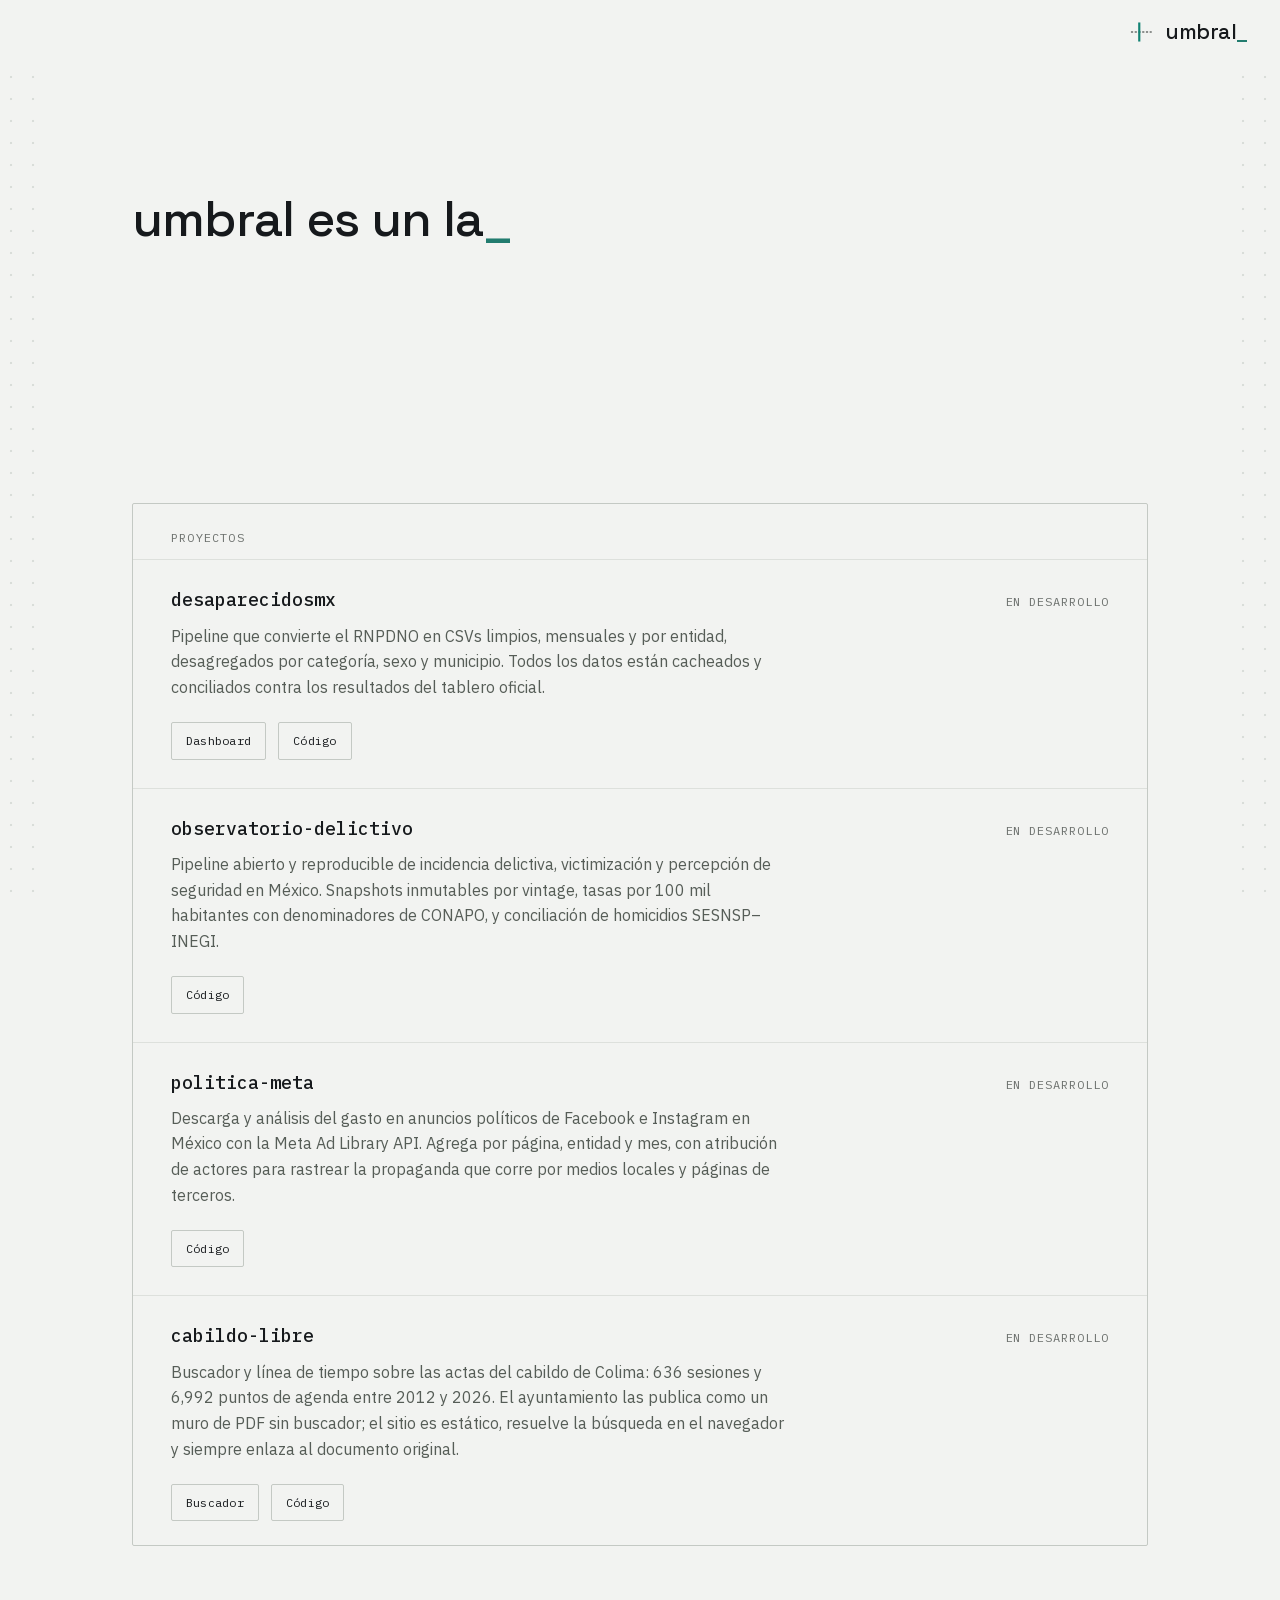
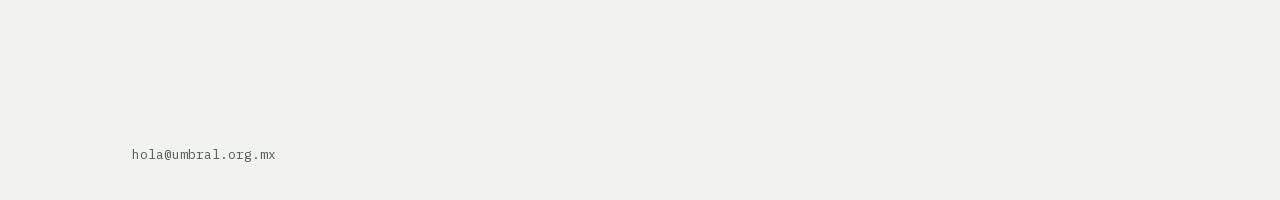
==== index.html @ b043153c "flatten projects into a monospace data panel - remove the accordion (js + button/panel markup); all " ====
<!DOCTYPE html>
<html lang="es">
<head>
  <meta charset="utf-8">
  <meta name="viewport" content="width=device-width, initial-scale=1">
  <title>umbral_</title>
  <meta name="description" content="Umbral es un laboratorio de tecnología cívica y datos abiertos.">
  <link rel="icon" type="image/svg+xml" href="/assets/umbral-isotype-light.svg">
  <link rel="stylesheet" href="/assets/fonts/fonts.css">
  <link rel="stylesheet" href="/assets/tokens.css">
  <link rel="stylesheet" href="/assets/home.css">
  <script>document.documentElement.className += ' js';</script>
</head>
<body>

<header class="site-header">
  <div class="header-bar">
    <a class="brand" href="/" aria-label="umbral_ — inicio">
      <img src="/assets/umbral-isotype-light.svg" alt="" width="26" height="26">
      <span class="wordmark">umbral<span class="u">_</span></span>
    </a>
  </div>
</header>

<div class="sheet">

<main>

  <section class="intro">
    <h1 class="intro-headline" aria-label="umbral es un laboratorio de tecnología cívica y datos abiertos">
      <span class="tw-sizer" aria-hidden="true">umbral es un laboratorio de tecnología cívica y datos abiertos</span>
      <span class="tw" aria-hidden="true">umbral es un laboratorio de tecnología cívica y datos abiertos</span>
    </h1>
  </section>

  <section class="proyectos-seccion" aria-labelledby="proyectos-titulo">
  <h2 class="proyectos-titulo" id="proyectos-titulo">proyectos</h2>

  <ul class="proyectos">

    <li class="proyecto">
      <div class="proyecto-cab">
        <h3 class="proyecto-nombre">desaparecidosmx</h3>
        <span class="proyecto-estado">En desarrollo</span>
      </div>
      <p class="desc">Pipeline que convierte el RNPDNO en CSVs limpios, mensuales y por entidad, desagregados por categoría, sexo y municipio. Todos los datos están cacheados y conciliados contra los resultados del tablero oficial.</p>
      <div class="links">
        <a class="btn" href="https://desaparecidosmx.streamlit.app/">Dashboard</a>
        <a class="btn" href="https://github.com/jballesterosc/desaparecidosmx">Código</a>
      </div>
    </li>

    <li class="proyecto">
      <div class="proyecto-cab">
        <h3 class="proyecto-nombre">observatorio-delictivo</h3>
        <span class="proyecto-estado">En desarrollo</span>
      </div>
      <p class="desc">Pipeline abierto y reproducible de incidencia delictiva, victimización y percepción de seguridad en México. Snapshots inmutables por vintage, tasas por 100 mil habitantes con denominadores de CONAPO, y conciliación de homicidios SESNSP–INEGI.</p>
      <div class="links">
        <a class="btn" href="https://github.com/jballesterosc/observatorio-delictivo-mx">Código</a>
      </div>
    </li>

    <li class="proyecto">
      <div class="proyecto-cab">
        <h3 class="proyecto-nombre">politica-meta</h3>
        <span class="proyecto-estado">En desarrollo</span>
      </div>
      <p class="desc">Descarga y análisis del gasto en anuncios políticos de Facebook e Instagram en México con la Meta Ad Library API. Agrega por página, entidad y mes, con atribución de actores para rastrear la propaganda que corre por medios locales y páginas de terceros.</p>
      <div class="links">
        <a class="btn" href="https://github.com/umbralmx/politica-meta">Código</a>
      </div>
    </li>

    <li class="proyecto">
      <div class="proyecto-cab">
        <h3 class="proyecto-nombre">cabildo-libre</h3>
        <span class="proyecto-estado">En desarrollo</span>
      </div>
      <p class="desc">Buscador y línea de tiempo sobre las actas del cabildo de Colima: 636 sesiones y 6,992 puntos de agenda entre 2012 y 2026. El ayuntamiento las publica como un muro de PDF sin buscador; el sitio es estático, resuelve la búsqueda en el navegador y siempre enlaza al documento original.</p>
      <div class="links">
        <a class="btn" href="https://umbralmx.github.io/cabildo-libre/">Buscador</a>
        <a class="btn" href="https://github.com/umbralmx/cabildo-libre">Código</a>
      </div>
    </li>

  </ul>
  </section>

</main>

<footer class="site-footer">
  <div class="wrap">
    <a href="mailto:hola@umbral.org.mx">hola@umbral.org.mx</a>
  </div>
</footer>

</div>

<script src="/assets/home.js" defer></script>
</body>
</html>
---- assets/fonts/fonts.css ----
/*
fonts.css — GENERATED from build/fonts.mjs. Do not edit.

Self-hosted subsets (UMB-TYP-005). Never replace these with a CDN link: a data
product must work offline and in government networks, and must not leak reader
IPs to a third party.

Space Grotesk and IBM Plex are licensed under the SIL Open Font License —
see OFL-Space-Grotesk.txt and OFL-IBM-Plex.txt in this directory.

Umbral design system · https://github.com/umbralmx/umbral-style-guide
*/


@font-face {
  font-family: 'Space Grotesk';
  font-style: normal;
  font-weight: 500 600;
  font-display: swap;
  src: url('space-grotesk-latin.woff2') format('woff2');
  unicode-range: U+0000-00FF, U+0131, U+0152-0153, U+02BB-02BC, U+02C6, U+02DA, U+02DC, U+0304, U+0308, U+0329, U+2000-206F, U+20AC, U+2122, U+2191, U+2193, U+2212, U+2215, U+FEFF, U+FFFD;
}

@font-face {
  font-family: 'Space Grotesk';
  font-style: normal;
  font-weight: 500 600;
  font-display: swap;
  src: url('space-grotesk-latin-ext.woff2') format('woff2');
  unicode-range: U+0100-02BA, U+02BD-02C5, U+02C7-02CC, U+02CE-02D7, U+02DD-02FF, U+0304, U+0308, U+0329, U+1D00-1DBF, U+1E00-1E9F, U+1EF2-1EFF, U+2020, U+20A0-20AB, U+20AD-20C0, U+2113, U+2C60-2C7F, U+A720-A7FF;
}

@font-face {
  font-family: 'IBM Plex Sans';
  font-style: normal;
  font-weight: 400 600;
  font-display: swap;
  src: url('ibm-plex-sans-latin.woff2') format('woff2');
  unicode-range: U+0000-00FF, U+0131, U+0152-0153, U+02BB-02BC, U+02C6, U+02DA, U+02DC, U+0304, U+0308, U+0329, U+2000-206F, U+20AC, U+2122, U+2191, U+2193, U+2212, U+2215, U+FEFF, U+FFFD;
}

@font-face {
  font-family: 'IBM Plex Sans';
  font-style: normal;
  font-weight: 400 600;
  font-display: swap;
  src: url('ibm-plex-sans-latin-ext.woff2') format('woff2');
  unicode-range: U+0100-02BA, U+02BD-02C5, U+02C7-02CC, U+02CE-02D7, U+02DD-02FF, U+0304, U+0308, U+0329, U+1D00-1DBF, U+1E00-1E9F, U+1EF2-1EFF, U+2020, U+20A0-20AB, U+20AD-20C0, U+2113, U+2C60-2C7F, U+A720-A7FF;
}

@font-face {
  font-family: 'IBM Plex Mono';
  font-style: normal;
  font-weight: 400;
  font-display: swap;
  src: url('ibm-plex-mono-400-latin.woff2') format('woff2');
  unicode-range: U+0000-00FF, U+0131, U+0152-0153, U+02BB-02BC, U+02C6, U+02DA, U+02DC, U+0304, U+0308, U+0329, U+2000-206F, U+20AC, U+2122, U+2191, U+2193, U+2212, U+2215, U+FEFF, U+FFFD;
}

@font-face {
  font-family: 'IBM Plex Mono';
  font-style: normal;
  font-weight: 500;
  font-display: swap;
  src: url('ibm-plex-mono-500-latin.woff2') format('woff2');
  unicode-range: U+0000-00FF, U+0131, U+0152-0153, U+02BB-02BC, U+02C6, U+02DA, U+02DC, U+0304, U+0308, U+0329, U+2000-206F, U+20AC, U+2122, U+2191, U+2193, U+2212, U+2215, U+FEFF, U+FFFD;
}

@font-face {
  font-family: 'IBM Plex Mono';
  font-style: normal;
  font-weight: 400;
  font-display: swap;
  src: url('ibm-plex-mono-400-latin-ext.woff2') format('woff2');
  unicode-range: U+0100-02BA, U+02BD-02C5, U+02C7-02CC, U+02CE-02D7, U+02DD-02FF, U+0304, U+0308, U+0329, U+1D00-1DBF, U+1E00-1E9F, U+1EF2-1EFF, U+2020, U+20A0-20AB, U+20AD-20C0, U+2113, U+2C60-2C7F, U+A720-A7FF;
}

@font-face {
  font-family: 'IBM Plex Mono';
  font-style: normal;
  font-weight: 500;
  font-display: swap;
  src: url('ibm-plex-mono-500-latin-ext.woff2') format('woff2');
  unicode-range: U+0100-02BA, U+02BD-02C5, U+02C7-02CC, U+02CE-02D7, U+02DD-02FF, U+0304, U+0308, U+0329, U+1D00-1DBF, U+1E00-1E9F, U+1EF2-1EFF, U+2020, U+20A0-20AB, U+20AD-20C0, U+2113, U+2C60-2C7F, U+A720-A7FF;
}
---- assets/tokens.css ----
/*
tokens.css — GENERATED from tokens/src/. Do not edit.
Umbral design system · https://github.com/umbralmx/umbral-style-guide
Code MIT · content CC BY 4.0
*/

:root {
  /* ── modo laboratorio (light) — DEFAULT ── */
  --u-base: #f2f3f1;
  --u-panel: #fafaf8;
  --u-ink: #16191c;
  --u-muted: #565d57;
  --u-caption: #6c706d;
  --u-border: #dde0dc;
  --u-gridline: #e6e8e4;
  --u-baseline: #c4c9c4;
  --u-signal: #128273;
  --u-signal-text: #227c6f;
  --u-model: #5a63d8;
  --u-model-text: #5962d7;
  --u-alert: #c8503f;
  --u-alert-text: #be4737;
  --u-series-4: #902a00;
  --u-series-5: #6331a0;
  --u-missing: #e3e5e1;

  --u-ramp-seq-signal-0: #eaf5f2;
  --u-ramp-seq-signal-1: #c1d9d4;
  --u-ramp-seq-signal-2: #98bfb6;
  --u-ramp-seq-signal-3: #6fa59a;
  --u-ramp-seq-signal-4: #448b7e;
  --u-ramp-seq-signal-5: #007264;
  --u-ramp-seq-signal-6: #00544a;
  --u-ramp-seq-model-0: #eff1fc;
  --u-ramp-seq-model-1: #cbd2ef;
  --u-ramp-seq-model-2: #a8b2e2;
  --u-ramp-seq-model-3: #8793d4;
  --u-ramp-seq-model-4: #6874c5;
  --u-ramp-seq-model-5: #4c54b6;
  --u-ramp-seq-model-6: #3431a5;
  --u-ramp-div-0: #942316;
  --u-ramp-div-1: #b05b4d;
  --u-ramp-div-2: #ca8c81;
  --u-ramp-div-3: #e0bdb6;
  --u-ramp-div-4: #f4efee;
  --u-ramp-div-5: #b2cdc7;
  --u-ramp-div-6: #79a99f;
  --u-ramp-div-7: #3c8679;
  --u-ramp-div-8: #006155;

  /* ── type, space, layout — identical in both modes ── */
  --u-font-display: 'Space Grotesk', system-ui, sans-serif;
  --u-font-body: 'IBM Plex Sans', system-ui, sans-serif;
  --u-font-mono: 'IBM Plex Mono', ui-monospace, monospace;
  --u-weight-display: 500;
  --u-weight-display-strong: 600;
  --u-weight-body: 400;
  --u-weight-body-medium: 500;
  --u-weight-body-strong: 600;
  --u-weight-mono: 400;
  --u-weight-mono-medium: 500;
  --u-tracking-display: -0.02em;
  --u-tracking-display-tight: -0.03em;
  --u-tracking-body: 0em;
  --u-size-h1: 44px;
  --u-size-h2: 28px;
  --u-size-h3: 22px;
  --u-size-chart-title: 22px;
  --u-size-body: 17px;
  --u-size-body-small: 15px;
  --u-size-label: 13px;
  --u-size-axis: 12px;
  --u-size-source: 12px;
  --u-space-0: 0px;
  --u-space-1: 8px;
  --u-space-2: 16px;
  --u-space-3: 24px;
  --u-space-4: 32px;
  --u-space-5: 40px;
  --u-space-6: 48px;
  --u-space-8: 64px;
  --u-space-10: 80px;
  --u-rule: 1px;
  --u-rule-strong: 2px;
  --u-radius: 0px;
  --u-radius-max: 2px;
  --u-measure: 65ch;
  --u-touch-target: 44px;
  --u-opacity-uncertainty: 0.15;
}

[data-mode="instrumento"], .u-dark {
  /* ── modo instrumento (dark) ── */
  --u-base: #101418;
  --u-panel: #171c22;
  --u-ink: #edf1f4;
  --u-muted: #8b95a0;
  --u-caption: #7a848f;
  --u-border: #2a3138;
  --u-gridline: #232a31;
  --u-baseline: #3a434c;
  --u-signal: #5fd4c4;
  --u-signal-text: #5fd4c4;
  --u-model: #8b93f8;
  --u-model-text: #8b93f8;
  --u-alert: #e26a5a;
  --u-alert-text: #e26a5a;
  --u-series-4: #ffce2c;
  --u-series-5: #b454b3;
  --u-missing: #1d242b;

  --u-ramp-seq-signal-0: #152220;
  --u-ramp-seq-signal-1: #233f3a;
  --u-ramp-seq-signal-2: #325f57;
  --u-ramp-seq-signal-3: #428075;
  --u-ramp-seq-signal-4: #51a395;
  --u-ramp-seq-signal-5: #62c7b6;
  --u-ramp-seq-signal-6: #72edd8;
  --u-ramp-seq-model-0: #1c1f29;
  --u-ramp-seq-model-1: #33374f;
  --u-ramp-seq-model-2: #4a5178;
  --u-ramp-seq-model-3: #646da3;
  --u-ramp-seq-model-4: #7e8ad1;
  --u-ramp-seq-model-5: #9aa9ff;
  --u-ramp-seq-model-6: #c4ceff;
  --u-ramp-div-0: #bc4b3a;
  --u-ramp-div-1: #984538;
  --u-ramp-div-2: #753e34;
  --u-ramp-div-3: #543530;
  --u-ramp-div-4: #332c2b;
  --u-ramp-div-5: #39554f;
  --u-ramp-div-6: #477d73;
  --u-ramp-div-7: #54a899;
  --u-ramp-div-8: #60d5c1;
}
---- assets/home.css ----
/* umbral_ — landing mínima. Todo el color viene de tokens.css; nunca un hex aquí. */

*, *::before, *::after { box-sizing: border-box; }

:root {
  --u-header-h: 64px;
  --u-edge: 32px;
}

html { -webkit-text-size-adjust: 100%; }

body {
  margin: 0;
  min-height: 100vh;
  display: flex;
  flex-direction: column;
  background: var(--u-base);
  color: var(--u-ink);
  font-family: var(--u-font-body);
  font-size: 17px;
  line-height: 1.6;
  -webkit-font-smoothing: antialiased;
}

a { color: var(--u-ink); text-decoration: none; }
a:focus-visible,
button:focus-visible {
  outline: 2px solid var(--u-signal);
  outline-offset: 3px;
}

/* ── Rejilla de puntos ─────────────────────────────────
   Capa fija a nivel de página, sin animación. Vive en los márgenes
   exteriores: el header (ancho completo) y la hoja central (.sheet) la
   tapan con fondo base, dejando un margen limpio alrededor del texto.
   Solo asoma en pantallas más anchas que la hoja; en móvil no hay
   márgenes que llenar y no se ve. Color de rejilla de gráfica (§6). */
body::before {
  content: "";
  position: fixed;
  inset: 0;
  z-index: 0;
  pointer-events: none;
  background-image: radial-gradient(var(--u-baseline) 1px, transparent 1.6px);
  background-size: 22px 22px;
  opacity: 0.55;
}

/* Hoja central: sostiene el contenido sobre fondo base y recorta la
   rejilla al centro. El header va aparte, a ancho completo. */
.sheet {
  position: relative;
  z-index: 1;
  flex: 1 0 auto;
  align-self: center;
  width: 100%;
  max-width: 1200px;
  display: flex;
  flex-direction: column;
  background: var(--u-base);
}

/* ── Header: marca a la derecha, sin navegación, sin regla ── */

.site-header {
  position: sticky;
  top: 0;
  z-index: 100;
  background: var(--u-base);
}
.header-bar {
  display: flex;
  align-items: center;
  justify-content: flex-end;
  min-height: var(--u-header-h);
  padding: 0 var(--u-edge);
}
.brand {
  display: flex;
  align-items: center;
  gap: 12px;
}
.brand img {
  display: block;
  height: 26px;
  width: auto;
}
.wordmark {
  font-family: var(--u-font-display);
  font-weight: var(--u-weight-display);
  letter-spacing: var(--u-tracking-display);
  font-size: 21px;
  color: var(--u-ink);
}
.wordmark .u { color: var(--u-signal-text); }

/* ── Contenido ── */

main {
  flex: 1 0 auto;
  width: 100%;
  max-width: 1080px;
  margin: 0 auto;
  padding: 0 var(--u-edge);
}

.intro {
  padding: clamp(72px, 14vh, 156px) 0 clamp(48px, 9vh, 104px);
}

/* ── Titular con efecto de tecleo ──────────────────────
   .tw-sizer reserva la caja a tamaño completo (visible sin JS); .tw se teclea
   encima. El cursor es un guion bajo, como el de la marca. */

.intro-headline {
  position: relative;
  margin: 0;
  max-width: 17ch;
  font-family: var(--u-font-display);
  font-weight: var(--u-weight-display);
  letter-spacing: var(--u-tracking-display);
  font-size: clamp(30px, 5vw, 50px);
  line-height: 1.16;
}
.tw-sizer { display: block; }
.js .tw-sizer { visibility: hidden; }

.tw { display: none; }
.js .tw {
  display: block;
  position: absolute;
  inset: 0;
}
.tw-caret {
  display: inline-block;
  margin-left: 0.02em;
  transform: translateX(-0.05em);
  color: var(--u-signal-text);
  animation: tw-blink 1.05s steps(1, end) infinite;
}
.intro-headline.is-typing .tw-caret { animation: none; opacity: 1; }
@keyframes tw-blink {
  0%, 50% { opacity: 1; }
  50.01%, 100% { opacity: 0; }
}

/* ── Sección de proyectos ──────────────────────────────
   Lista dentro de un recuadro de 1px (§7: las reglas de 1px hacen el
   trabajo estructural). Cada proyecto es una fila con regla superior;
   todo visible, sin desplegar. --fila-x iguala el relleno del recuadro
   para que las reglas y el hover lleguen al borde. */

.proyectos-seccion {
  --fila-x: clamp(20px, 3.4vw, 38px);
  border: var(--u-rule) solid var(--u-baseline);
  border-radius: var(--u-radius-max);
  padding: clamp(18px, 2.2vw, 24px) var(--fila-x);
}
.proyectos-titulo {
  margin: 0 0 clamp(6px, 1.2vw, 12px);
  font-family: var(--u-font-mono);
  font-weight: var(--u-weight-mono);
  font-size: 12px;
  text-transform: uppercase;
  letter-spacing: 0.1em;
  color: var(--u-caption);
}

.proyectos {
  list-style: none;
  margin: 0;
  padding: 0;
}
.proyecto {
  margin: 0 calc(-1 * var(--fila-x));
  padding: clamp(20px, 3vw, 28px) var(--fila-x);
  border-top: var(--u-rule) solid var(--u-border);
  transition: background-color .15s ease;
}
.proyecto:last-child { padding-bottom: 0; }
.proyecto:hover { background-color: var(--u-panel); }

/* Cabecera de fila: slug a la izquierda, estado a la derecha. */
.proyecto-cab {
  display: flex;
  flex-wrap: wrap;
  align-items: baseline;
  justify-content: space-between;
  gap: 4px 16px;
}
.proyecto-nombre {
  margin: 0;
  font-family: var(--u-font-mono);
  font-weight: var(--u-weight-mono-medium);
  font-size: clamp(15px, 1.7vw, 18px);
  line-height: 1.3;
  color: var(--u-ink);
}
.proyecto-estado {
  flex: none;
  font-family: var(--u-font-mono);
  font-size: 12px;
  text-transform: uppercase;
  letter-spacing: 0.08em;
  color: var(--u-caption);
}
.proyecto .desc {
  margin: clamp(8px, 1.4vw, 12px) 0 0;
  max-width: 62ch;
  font-size: 16px;
  color: var(--u-muted);
}

.links {
  display: flex;
  flex-wrap: wrap;
  gap: 12px;
  margin-top: clamp(16px, 2.4vw, 22px);
}
.btn {
  display: inline-block;
  padding: 8px 14px;
  font-family: var(--u-font-mono);
  font-size: 12px;
  letter-spacing: 0.02em;
  color: var(--u-ink);
  border: var(--u-rule) solid var(--u-baseline);
  border-radius: var(--u-radius-max);
  transition: border-color .18s ease, color .18s ease;
}
.btn:hover {
  border-color: var(--u-signal);
  color: var(--u-signal-text);
}

/* ── Footer ── */

.site-footer {
  flex: none;
  margin-top: clamp(96px, 18vh, 176px);
}
.site-footer .wrap {
  max-width: 1080px;
  margin: 0 auto;
  padding: 32px var(--u-edge);
}
.site-footer a {
  font-family: var(--u-font-mono);
  font-size: 13px;
  color: var(--u-muted);
}
.site-footer a:hover { color: var(--u-ink); }

/* ── Preferencias / responsive ── */

@media (prefers-reduced-motion: reduce) {
  .proyecto,
  .btn { transition: none; }

  .tw-caret { animation: none; opacity: 1; }
}

@media (max-width: 720px) {
  :root { --u-header-h: 56px; --u-edge: 20px; }
}
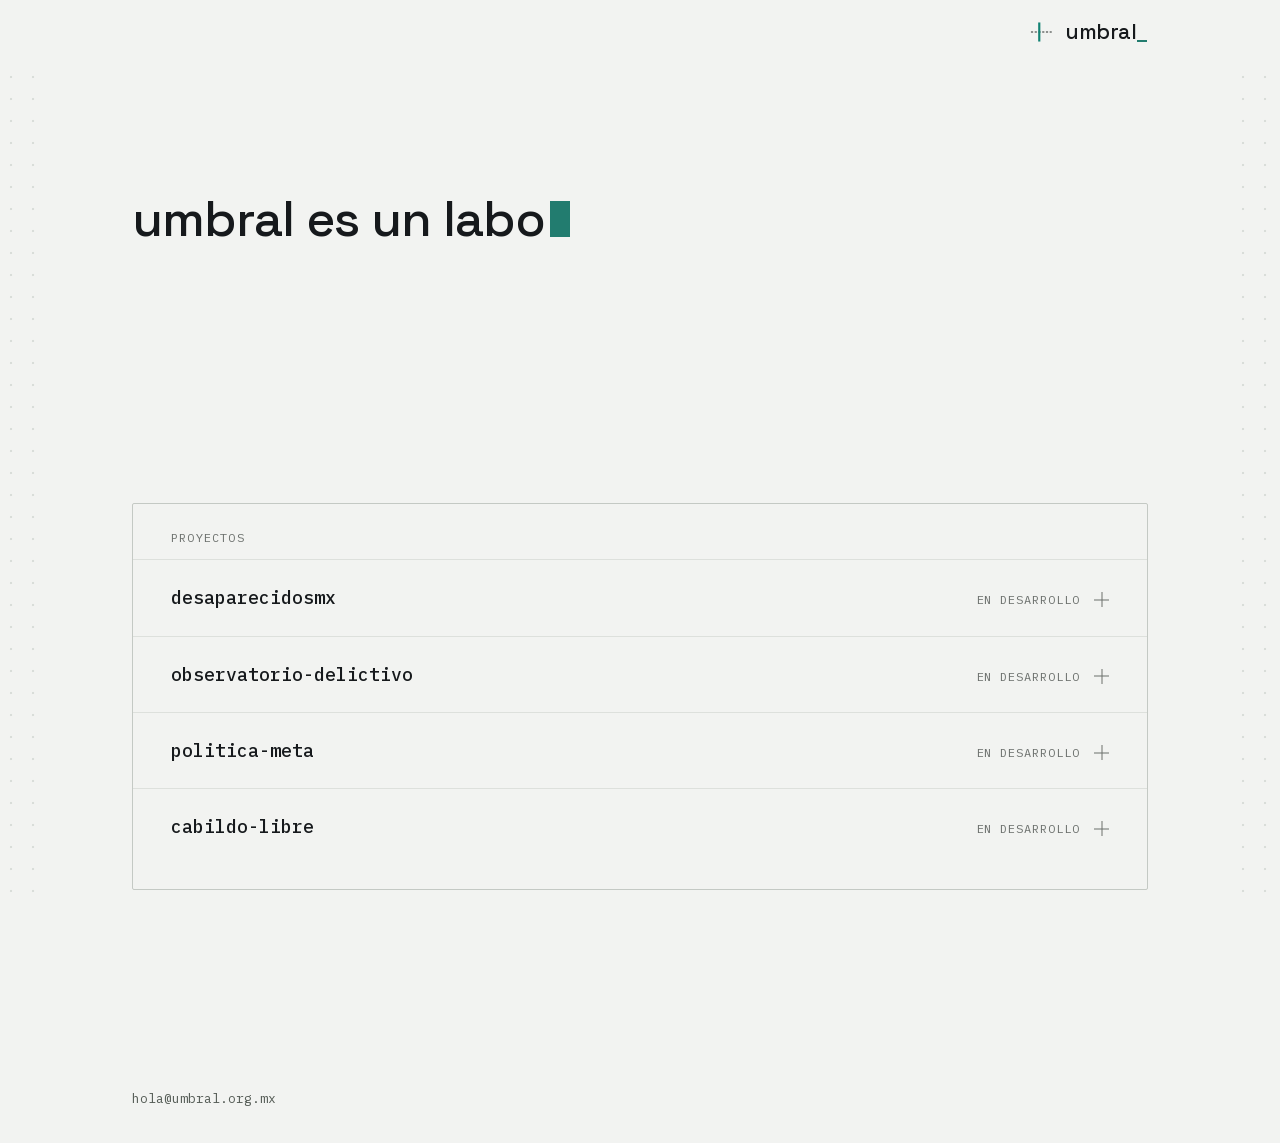
==== commit c929d542: "block-cursor typewriter, centered header, projects accordion - headline types letter by letter: each" ====
--- a/index.html
+++ b/index.html
@@ -39,48 +39,92 @@
   <ul class="proyectos">
 
     <li class="proyecto">
-      <div class="proyecto-cab">
-        <h3 class="proyecto-nombre">desaparecidosmx</h3>
-        <span class="proyecto-estado">En desarrollo</span>
-      </div>
-      <p class="desc">Pipeline que convierte el RNPDNO en CSVs limpios, mensuales y por entidad, desagregados por categoría, sexo y municipio. Todos los datos están cacheados y conciliados contra los resultados del tablero oficial.</p>
-      <div class="links">
-        <a class="btn" href="https://desaparecidosmx.streamlit.app/">Dashboard</a>
-        <a class="btn" href="https://github.com/jballesterosc/desaparecidosmx">Código</a>
+      <h3 class="proyecto-cab-h">
+        <button class="proyecto-cab" id="pt-desaparecidosmx" aria-expanded="false" aria-controls="pp-desaparecidosmx">
+          <span class="proyecto-nombre">desaparecidosmx</span>
+          <span class="proyecto-cab-meta">
+            <span class="proyecto-estado">En desarrollo</span>
+            <span class="proyecto-mas" aria-hidden="true"></span>
+          </span>
+        </button>
+      </h3>
+      <div class="proyecto-panel" id="pp-desaparecidosmx" role="region" aria-labelledby="pt-desaparecidosmx">
+        <div class="proyecto-panel-inner">
+          <div class="proyecto-cuerpo">
+            <p class="desc">Pipeline que convierte el RNPDNO en CSVs limpios, mensuales y por entidad, desagregados por categoría, sexo y municipio. Todos los datos están cacheados y conciliados contra los resultados del tablero oficial.</p>
+            <div class="links">
+              <a class="btn" href="https://desaparecidosmx.streamlit.app/">Dashboard</a>
+              <a class="btn" href="https://github.com/jballesterosc/desaparecidosmx">Código</a>
+            </div>
+          </div>
+        </div>
       </div>
     </li>
 
     <li class="proyecto">
-      <div class="proyecto-cab">
-        <h3 class="proyecto-nombre">observatorio-delictivo</h3>
-        <span class="proyecto-estado">En desarrollo</span>
-      </div>
-      <p class="desc">Pipeline abierto y reproducible de incidencia delictiva, victimización y percepción de seguridad en México. Snapshots inmutables por vintage, tasas por 100 mil habitantes con denominadores de CONAPO, y conciliación de homicidios SESNSP–INEGI.</p>
-      <div class="links">
-        <a class="btn" href="https://github.com/jballesterosc/observatorio-delictivo-mx">Código</a>
+      <h3 class="proyecto-cab-h">
+        <button class="proyecto-cab" id="pt-observatorio-delictivo" aria-expanded="false" aria-controls="pp-observatorio-delictivo">
+          <span class="proyecto-nombre">observatorio-delictivo</span>
+          <span class="proyecto-cab-meta">
+            <span class="proyecto-estado">En desarrollo</span>
+            <span class="proyecto-mas" aria-hidden="true"></span>
+          </span>
+        </button>
+      </h3>
+      <div class="proyecto-panel" id="pp-observatorio-delictivo" role="region" aria-labelledby="pt-observatorio-delictivo">
+        <div class="proyecto-panel-inner">
+          <div class="proyecto-cuerpo">
+            <p class="desc">Pipeline abierto y reproducible de incidencia delictiva, victimización y percepción de seguridad en México. Snapshots inmutables por vintage, tasas por 100 mil habitantes con denominadores de CONAPO, y conciliación de homicidios SESNSP–INEGI.</p>
+            <div class="links">
+              <a class="btn" href="https://github.com/jballesterosc/observatorio-delictivo-mx">Código</a>
+            </div>
+          </div>
+        </div>
       </div>
     </li>
 
     <li class="proyecto">
-      <div class="proyecto-cab">
-        <h3 class="proyecto-nombre">politica-meta</h3>
-        <span class="proyecto-estado">En desarrollo</span>
-      </div>
-      <p class="desc">Descarga y análisis del gasto en anuncios políticos de Facebook e Instagram en México con la Meta Ad Library API. Agrega por página, entidad y mes, con atribución de actores para rastrear la propaganda que corre por medios locales y páginas de terceros.</p>
-      <div class="links">
-        <a class="btn" href="https://github.com/umbralmx/politica-meta">Código</a>
+      <h3 class="proyecto-cab-h">
+        <button class="proyecto-cab" id="pt-politica-meta" aria-expanded="false" aria-controls="pp-politica-meta">
+          <span class="proyecto-nombre">politica-meta</span>
+          <span class="proyecto-cab-meta">
+            <span class="proyecto-estado">En desarrollo</span>
+            <span class="proyecto-mas" aria-hidden="true"></span>
+          </span>
+        </button>
+      </h3>
+      <div class="proyecto-panel" id="pp-politica-meta" role="region" aria-labelledby="pt-politica-meta">
+        <div class="proyecto-panel-inner">
+          <div class="proyecto-cuerpo">
+            <p class="desc">Descarga y análisis del gasto en anuncios políticos de Facebook e Instagram en México con la Meta Ad Library API. Agrega por página, entidad y mes, con atribución de actores para rastrear la propaganda que corre por medios locales y páginas de terceros.</p>
+            <div class="links">
+              <a class="btn" href="https://github.com/umbralmx/politica-meta">Código</a>
+            </div>
+          </div>
+        </div>
       </div>
     </li>
 
     <li class="proyecto">
-      <div class="proyecto-cab">
-        <h3 class="proyecto-nombre">cabildo-libre</h3>
-        <span class="proyecto-estado">En desarrollo</span>
-      </div>
-      <p class="desc">Buscador y línea de tiempo sobre las actas del cabildo de Colima: 636 sesiones y 6,992 puntos de agenda entre 2012 y 2026. El ayuntamiento las publica como un muro de PDF sin buscador; el sitio es estático, resuelve la búsqueda en el navegador y siempre enlaza al documento original.</p>
-      <div class="links">
-        <a class="btn" href="https://umbralmx.github.io/cabildo-libre/">Buscador</a>
-        <a class="btn" href="https://github.com/umbralmx/cabildo-libre">Código</a>
+      <h3 class="proyecto-cab-h">
+        <button class="proyecto-cab" id="pt-cabildo-libre" aria-expanded="false" aria-controls="pp-cabildo-libre">
+          <span class="proyecto-nombre">cabildo-libre</span>
+          <span class="proyecto-cab-meta">
+            <span class="proyecto-estado">En desarrollo</span>
+            <span class="proyecto-mas" aria-hidden="true"></span>
+          </span>
+        </button>
+      </h3>
+      <div class="proyecto-panel" id="pp-cabildo-libre" role="region" aria-labelledby="pt-cabildo-libre">
+        <div class="proyecto-panel-inner">
+          <div class="proyecto-cuerpo">
+            <p class="desc">Buscador y línea de tiempo sobre las actas del cabildo de Colima: 636 sesiones y 6,992 puntos de agenda entre 2012 y 2026. El ayuntamiento las publica como un muro de PDF sin buscador; el sitio es estático, resuelve la búsqueda en el navegador y siempre enlaza al documento original.</p>
+            <div class="links">
+              <a class="btn" href="https://umbralmx.github.io/cabildo-libre/">Buscador</a>
+              <a class="btn" href="https://github.com/umbralmx/cabildo-libre">Código</a>
+            </div>
+          </div>
+        </div>
       </div>
     </li>
 
--- a/assets/home.css
+++ b/assets/home.css
@@ -60,7 +60,9 @@
   background: var(--u-base);
 }
 
-/* ── Header: marca a la derecha, sin navegación, sin regla ── */
+/* ── Header: marca a la derecha, sin navegación, sin regla.
+   Fondo a ancho completo (tapa la rejilla arriba); la barra interior se
+   alinea con el contenido (mismo ancho que <main>). ── */
 
 .site-header {
   position: sticky;
@@ -73,6 +75,8 @@
   align-items: center;
   justify-content: flex-end;
   min-height: var(--u-header-h);
+  max-width: 1080px;
+  margin: 0 auto;
   padding: 0 var(--u-edge);
 }
 .brand {
@@ -110,7 +114,8 @@
 
 /* ── Titular con efecto de tecleo ──────────────────────
    .tw-sizer reserva la caja a tamaño completo (visible sin JS); .tw se teclea
-   encima. El cursor es un guion bajo, como el de la marca. */
+   encima, letra por letra. Cada letra entra en color signal y decanta a tinta
+   (una estela corta tras el cursor); el cursor es un bloque signal. */
 
 .intro-headline {
   position: relative;
@@ -131,11 +136,20 @@
   position: absolute;
   inset: 0;
 }
+.tw-char {
+  animation: tw-settle 0.55s ease forwards;
+}
+@keyframes tw-settle {
+  from { color: var(--u-signal); opacity: 0.3; }
+  to   { color: var(--u-ink); opacity: 1; }
+}
 .tw-caret {
   display: inline-block;
-  margin-left: 0.02em;
-  transform: translateX(-0.05em);
-  color: var(--u-signal-text);
+  width: 0.4em;
+  height: 0.72em;
+  margin-left: 0.1em;
+  transform: translateY(0.02em);
+  background: var(--u-signal-text);
   animation: tw-blink 1.05s steps(1, end) infinite;
 }
 .intro-headline.is-typing .tw-caret { animation: none; opacity: 1; }
@@ -146,9 +160,9 @@
 
 /* ── Sección de proyectos ──────────────────────────────
    Lista dentro de un recuadro de 1px (§7: las reglas de 1px hacen el
-   trabajo estructural). Cada proyecto es una fila con regla superior;
-   todo visible, sin desplegar. --fila-x iguala el relleno del recuadro
-   para que las reglas y el hover lleguen al borde. */
+   trabajo estructural). Cada proyecto es una fila-acordeón con regla
+   superior; al abrir, la fila se queda con fondo panel. --fila-x iguala
+   el relleno del recuadro para que reglas y fondo lleguen al borde. */
 
 .proyectos-seccion {
   --fila-x: clamp(20px, 3.4vw, 38px);
@@ -173,40 +187,111 @@
 }
 .proyecto {
   margin: 0 calc(-1 * var(--fila-x));
-  padding: clamp(20px, 3vw, 28px) var(--fila-x);
   border-top: var(--u-rule) solid var(--u-border);
-  transition: background-color .15s ease;
-}
-.proyecto:last-child { padding-bottom: 0; }
-.proyecto:hover { background-color: var(--u-panel); }
-
-/* Cabecera de fila: slug a la izquierda, estado a la derecha. */
+  transition: background-color .18s ease;
+}
+/* La fila abierta se queda con fondo panel: se ve cuál está abierta. */
+.proyecto:hover,
+.proyecto.abierto { background-color: var(--u-panel); }
+
+/* Cabecera-botón: slug a la izquierda, estado + indicador a la derecha.
+   Ocupa toda la fila; el relleno vive aquí para que sea zona de clic. */
+.proyecto-cab-h { margin: 0; font: inherit; }
 .proyecto-cab {
+  width: 100%;
+  padding: clamp(18px, 2.6vw, 26px) var(--fila-x);
   display: flex;
   flex-wrap: wrap;
   align-items: baseline;
   justify-content: space-between;
   gap: 4px 16px;
+  background: none;
+  border: 0;
+  font: inherit;
+  color: inherit;
+  text-align: left;
+  cursor: pointer;
 }
 .proyecto-nombre {
-  margin: 0;
   font-family: var(--u-font-mono);
   font-weight: var(--u-weight-mono-medium);
   font-size: clamp(15px, 1.7vw, 18px);
   line-height: 1.3;
   color: var(--u-ink);
+  transition: color .18s ease;
+}
+/* La fila abierta marca su slug en signal: se ve cuál está abierta. */
+.proyecto.abierto .proyecto-nombre { color: var(--u-signal-text); }
+.proyecto-cab-meta {
+  flex: none;
+  display: flex;
+  align-items: center;
+  gap: 14px;
 }
 .proyecto-estado {
-  flex: none;
   font-family: var(--u-font-mono);
   font-size: 12px;
   text-transform: uppercase;
   letter-spacing: 0.08em;
   color: var(--u-caption);
 }
+
+/* Indicador +/− dibujado con dos reglas de 1px (solo con JS). */
+.proyecto-mas { display: none; }
+.js .proyecto-mas {
+  display: block;
+  position: relative;
+  flex: none;
+  width: 15px;
+  height: 15px;
+}
+.proyecto-mas::before,
+.proyecto-mas::after {
+  content: "";
+  position: absolute;
+  background: var(--u-caption);
+  transition: transform .3s ease, background .18s ease;
+}
+.proyecto-mas::before {
+  top: 50%; left: 0; right: 0;
+  height: var(--u-rule);
+  transform: translateY(-50%);
+}
+.proyecto-mas::after {
+  left: 50%; top: 0; bottom: 0;
+  width: var(--u-rule);
+  transform: translateX(-50%);
+}
+.proyecto-cab:hover .proyecto-mas::before,
+.proyecto-cab:hover .proyecto-mas::after,
+.proyecto.abierto .proyecto-mas::before { background: var(--u-ink); }
+.proyecto.abierto .proyecto-mas::after { transform: translateX(-50%) scaleY(0); }
+
+/* Panel plegable. Sin JS: abierto. Con JS: colapsado y animable (0fr→1fr). */
+.proyecto-panel {
+  display: grid;
+  grid-template-rows: 1fr;
+}
+.js .proyecto-panel {
+  grid-template-rows: 0fr;
+  transition: grid-template-rows .34s ease;
+}
+.js .proyecto.abierto .proyecto-panel {
+  grid-template-rows: 1fr;
+}
+.proyecto-panel-inner { overflow: hidden; }
+.js .proyecto-panel-inner {
+  opacity: 0;
+  transition: opacity .26s ease;
+}
+.js .proyecto.abierto .proyecto-panel-inner { opacity: 1; }
+
+.proyecto-cuerpo {
+  padding: 0 var(--fila-x) clamp(20px, 3vw, 28px);
+}
 .proyecto .desc {
-  margin: clamp(8px, 1.4vw, 12px) 0 0;
-  max-width: 62ch;
+  margin: 0;
+  max-width: 64ch;
   font-size: 16px;
   color: var(--u-muted);
 }
@@ -255,8 +340,14 @@
 
 @media (prefers-reduced-motion: reduce) {
   .proyecto,
+  .proyecto-nombre,
+  .proyecto-mas::before,
+  .proyecto-mas::after,
+  .proyecto-panel,
+  .proyecto-panel-inner,
   .btn { transition: none; }
 
+  .tw-char { animation: none; color: var(--u-ink); }
   .tw-caret { animation: none; opacity: 1; }
 }
 
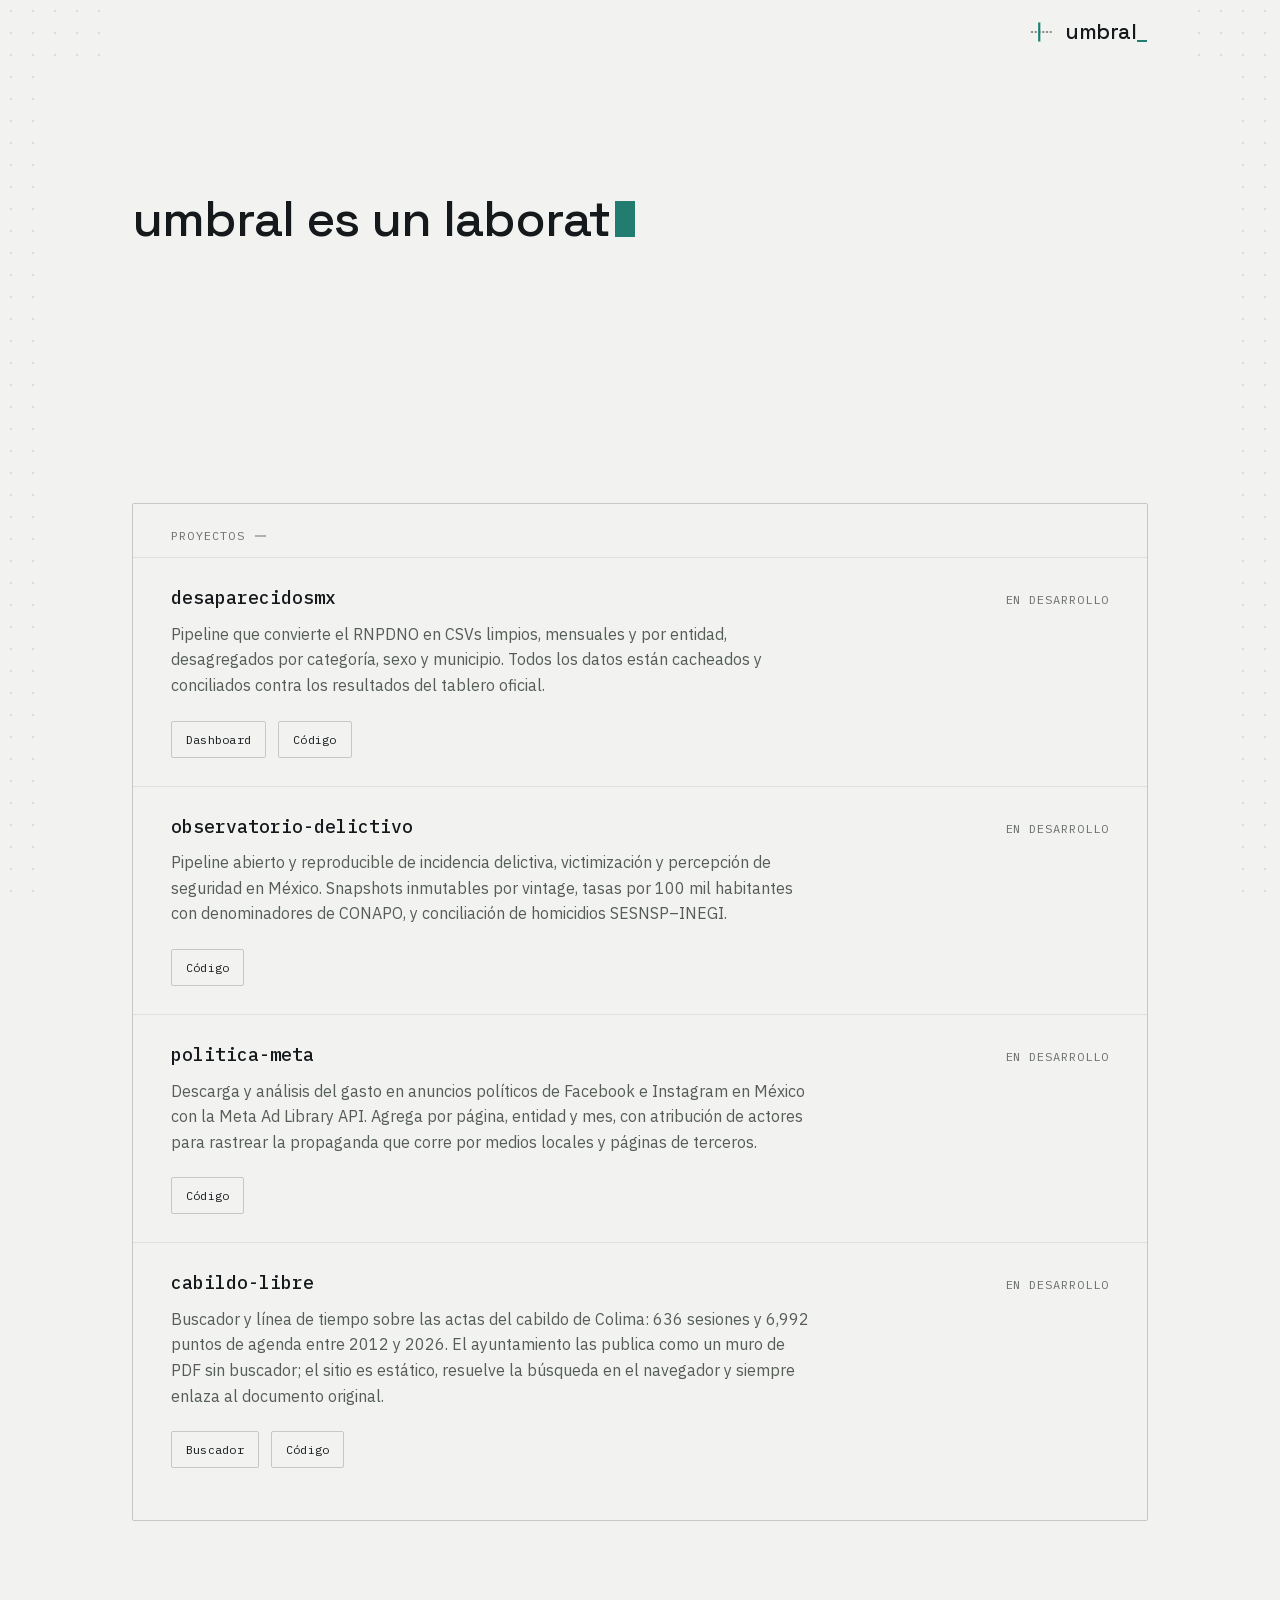
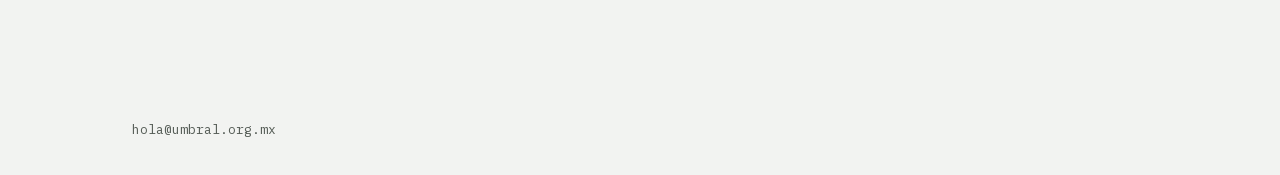
==== commit 8eb53510: "section-level toggle for projects, content-width header band - the whole header (background band inc" ====
--- a/index.html
+++ b/index.html
@@ -34,101 +34,66 @@
   </section>
 
   <section class="proyectos-seccion" aria-labelledby="proyectos-titulo">
-  <h2 class="proyectos-titulo" id="proyectos-titulo">proyectos</h2>
+  <h2 class="proyectos-titulo" id="proyectos-titulo">
+    <button class="proyectos-toggle" aria-expanded="true" aria-controls="proyectos-lista">
+      proyectos
+      <span class="proyectos-mas" aria-hidden="true"></span>
+    </button>
+  </h2>
 
+  <div class="proyectos-lista" id="proyectos-lista">
+  <div class="proyectos-lista-inner">
   <ul class="proyectos">
 
     <li class="proyecto">
-      <h3 class="proyecto-cab-h">
-        <button class="proyecto-cab" id="pt-desaparecidosmx" aria-expanded="false" aria-controls="pp-desaparecidosmx">
-          <span class="proyecto-nombre">desaparecidosmx</span>
-          <span class="proyecto-cab-meta">
-            <span class="proyecto-estado">En desarrollo</span>
-            <span class="proyecto-mas" aria-hidden="true"></span>
-          </span>
-        </button>
-      </h3>
-      <div class="proyecto-panel" id="pp-desaparecidosmx" role="region" aria-labelledby="pt-desaparecidosmx">
-        <div class="proyecto-panel-inner">
-          <div class="proyecto-cuerpo">
-            <p class="desc">Pipeline que convierte el RNPDNO en CSVs limpios, mensuales y por entidad, desagregados por categoría, sexo y municipio. Todos los datos están cacheados y conciliados contra los resultados del tablero oficial.</p>
-            <div class="links">
-              <a class="btn" href="https://desaparecidosmx.streamlit.app/">Dashboard</a>
-              <a class="btn" href="https://github.com/jballesterosc/desaparecidosmx">Código</a>
-            </div>
-          </div>
-        </div>
+      <div class="proyecto-cab">
+        <h3 class="proyecto-nombre">desaparecidosmx</h3>
+        <span class="proyecto-estado">En desarrollo</span>
+      </div>
+      <p class="desc">Pipeline que convierte el RNPDNO en CSVs limpios, mensuales y por entidad, desagregados por categoría, sexo y municipio. Todos los datos están cacheados y conciliados contra los resultados del tablero oficial.</p>
+      <div class="links">
+        <a class="btn" href="https://desaparecidosmx.streamlit.app/">Dashboard</a>
+        <a class="btn" href="https://github.com/jballesterosc/desaparecidosmx">Código</a>
       </div>
     </li>
 
     <li class="proyecto">
-      <h3 class="proyecto-cab-h">
-        <button class="proyecto-cab" id="pt-observatorio-delictivo" aria-expanded="false" aria-controls="pp-observatorio-delictivo">
-          <span class="proyecto-nombre">observatorio-delictivo</span>
-          <span class="proyecto-cab-meta">
-            <span class="proyecto-estado">En desarrollo</span>
-            <span class="proyecto-mas" aria-hidden="true"></span>
-          </span>
-        </button>
-      </h3>
-      <div class="proyecto-panel" id="pp-observatorio-delictivo" role="region" aria-labelledby="pt-observatorio-delictivo">
-        <div class="proyecto-panel-inner">
-          <div class="proyecto-cuerpo">
-            <p class="desc">Pipeline abierto y reproducible de incidencia delictiva, victimización y percepción de seguridad en México. Snapshots inmutables por vintage, tasas por 100 mil habitantes con denominadores de CONAPO, y conciliación de homicidios SESNSP–INEGI.</p>
-            <div class="links">
-              <a class="btn" href="https://github.com/jballesterosc/observatorio-delictivo-mx">Código</a>
-            </div>
-          </div>
-        </div>
+      <div class="proyecto-cab">
+        <h3 class="proyecto-nombre">observatorio-delictivo</h3>
+        <span class="proyecto-estado">En desarrollo</span>
+      </div>
+      <p class="desc">Pipeline abierto y reproducible de incidencia delictiva, victimización y percepción de seguridad en México. Snapshots inmutables por vintage, tasas por 100 mil habitantes con denominadores de CONAPO, y conciliación de homicidios SESNSP–INEGI.</p>
+      <div class="links">
+        <a class="btn" href="https://github.com/jballesterosc/observatorio-delictivo-mx">Código</a>
       </div>
     </li>
 
     <li class="proyecto">
-      <h3 class="proyecto-cab-h">
-        <button class="proyecto-cab" id="pt-politica-meta" aria-expanded="false" aria-controls="pp-politica-meta">
-          <span class="proyecto-nombre">politica-meta</span>
-          <span class="proyecto-cab-meta">
-            <span class="proyecto-estado">En desarrollo</span>
-            <span class="proyecto-mas" aria-hidden="true"></span>
-          </span>
-        </button>
-      </h3>
-      <div class="proyecto-panel" id="pp-politica-meta" role="region" aria-labelledby="pt-politica-meta">
-        <div class="proyecto-panel-inner">
-          <div class="proyecto-cuerpo">
-            <p class="desc">Descarga y análisis del gasto en anuncios políticos de Facebook e Instagram en México con la Meta Ad Library API. Agrega por página, entidad y mes, con atribución de actores para rastrear la propaganda que corre por medios locales y páginas de terceros.</p>
-            <div class="links">
-              <a class="btn" href="https://github.com/umbralmx/politica-meta">Código</a>
-            </div>
-          </div>
-        </div>
+      <div class="proyecto-cab">
+        <h3 class="proyecto-nombre">politica-meta</h3>
+        <span class="proyecto-estado">En desarrollo</span>
+      </div>
+      <p class="desc">Descarga y análisis del gasto en anuncios políticos de Facebook e Instagram en México con la Meta Ad Library API. Agrega por página, entidad y mes, con atribución de actores para rastrear la propaganda que corre por medios locales y páginas de terceros.</p>
+      <div class="links">
+        <a class="btn" href="https://github.com/umbralmx/politica-meta">Código</a>
       </div>
     </li>
 
     <li class="proyecto">
-      <h3 class="proyecto-cab-h">
-        <button class="proyecto-cab" id="pt-cabildo-libre" aria-expanded="false" aria-controls="pp-cabildo-libre">
-          <span class="proyecto-nombre">cabildo-libre</span>
-          <span class="proyecto-cab-meta">
-            <span class="proyecto-estado">En desarrollo</span>
-            <span class="proyecto-mas" aria-hidden="true"></span>
-          </span>
-        </button>
-      </h3>
-      <div class="proyecto-panel" id="pp-cabildo-libre" role="region" aria-labelledby="pt-cabildo-libre">
-        <div class="proyecto-panel-inner">
-          <div class="proyecto-cuerpo">
-            <p class="desc">Buscador y línea de tiempo sobre las actas del cabildo de Colima: 636 sesiones y 6,992 puntos de agenda entre 2012 y 2026. El ayuntamiento las publica como un muro de PDF sin buscador; el sitio es estático, resuelve la búsqueda en el navegador y siempre enlaza al documento original.</p>
-            <div class="links">
-              <a class="btn" href="https://umbralmx.github.io/cabildo-libre/">Buscador</a>
-              <a class="btn" href="https://github.com/umbralmx/cabildo-libre">Código</a>
-            </div>
-          </div>
-        </div>
+      <div class="proyecto-cab">
+        <h3 class="proyecto-nombre">cabildo-libre</h3>
+        <span class="proyecto-estado">En desarrollo</span>
+      </div>
+      <p class="desc">Buscador y línea de tiempo sobre las actas del cabildo de Colima: 636 sesiones y 6,992 puntos de agenda entre 2012 y 2026. El ayuntamiento las publica como un muro de PDF sin buscador; el sitio es estático, resuelve la búsqueda en el navegador y siempre enlaza al documento original.</p>
+      <div class="links">
+        <a class="btn" href="https://umbralmx.github.io/cabildo-libre/">Buscador</a>
+        <a class="btn" href="https://github.com/umbralmx/cabildo-libre">Código</a>
       </div>
     </li>
 
   </ul>
+  </div>
+  </div>
   </section>
 
 </main>
--- a/assets/home.css
+++ b/assets/home.css
@@ -61,13 +61,16 @@
 }
 
 /* ── Header: marca a la derecha, sin navegación, sin regla.
-   Fondo a ancho completo (tapa la rejilla arriba); la barra interior se
-   alinea con el contenido (mismo ancho que <main>). ── */
+   La banda entera (fondo incluido) tiene el ancho del contenido y va
+   centrada, igual que <main>. La rejilla asoma a los lados. ── */
 
 .site-header {
   position: sticky;
   top: 0;
   z-index: 100;
+  align-self: center;
+  width: 100%;
+  max-width: 1080px;
   background: var(--u-base);
 }
 .header-bar {
@@ -75,8 +78,6 @@
   align-items: center;
   justify-content: flex-end;
   min-height: var(--u-header-h);
-  max-width: 1080px;
-  margin: 0 auto;
   padding: 0 var(--u-edge);
 }
 .brand {
@@ -159,10 +160,10 @@
 }
 
 /* ── Sección de proyectos ──────────────────────────────
-   Lista dentro de un recuadro de 1px (§7: las reglas de 1px hacen el
-   trabajo estructural). Cada proyecto es una fila-acordeón con regla
-   superior; al abrir, la fila se queda con fondo panel. --fila-x iguala
-   el relleno del recuadro para que reglas y fondo lleguen al borde. */
+   Recuadro de 1px (§7). El encabezado «proyectos» es un botón que pliega
+   toda la lista de una vez; cada proyecto es una fila fija (slug, estado,
+   descripción, enlaces). --fila-x iguala el relleno del recuadro para que
+   las reglas lleguen al borde. */
 
 .proyectos-seccion {
   --fila-x: clamp(20px, 3.4vw, 38px);
@@ -170,15 +171,74 @@
   border-radius: var(--u-radius-max);
   padding: clamp(18px, 2.2vw, 24px) var(--fila-x);
 }
+
+/* Encabezado-botón que pliega la lista. */
 .proyectos-titulo {
-  margin: 0 0 clamp(6px, 1.2vw, 12px);
+  margin: 0 0 clamp(8px, 1.4vw, 14px);
+  font-size: 12px;
+  line-height: 1.2;
+}
+.proyectos-toggle {
+  display: inline-flex;
+  align-items: center;
+  gap: 10px;
+  padding: 0;
+  background: none;
+  border: 0;
+  cursor: pointer;
   font-family: var(--u-font-mono);
   font-weight: var(--u-weight-mono);
   font-size: 12px;
   text-transform: uppercase;
   letter-spacing: 0.1em;
   color: var(--u-caption);
-}
+  transition: color .18s ease;
+}
+.proyectos-toggle:hover { color: var(--u-ink); }
+
+/* Indicador +/− en dos reglas de 1px (solo con JS). */
+.proyectos-mas { display: none; }
+.js .proyectos-mas {
+  display: block;
+  position: relative;
+  flex: none;
+  width: 11px;
+  height: 11px;
+}
+.proyectos-mas::before,
+.proyectos-mas::after {
+  content: "";
+  position: absolute;
+  background: currentColor;
+  transition: transform .3s ease;
+}
+.proyectos-mas::before {
+  top: 50%; left: 0; right: 0;
+  height: var(--u-rule);
+  transform: translateY(-50%);
+}
+/* Por defecto la lista está abierta: se muestra «−». Cerrada: «+». */
+.proyectos-mas::after {
+  left: 50%; top: 0; bottom: 0;
+  width: var(--u-rule);
+  transform: translateX(-50%) scaleY(0);
+}
+.proyectos-seccion.cerrada .proyectos-mas::after { transform: translateX(-50%) scaleY(1); }
+
+/* Lista plegable. Sin JS: abierta. Con JS: animable (1fr→0fr al cerrar). */
+.proyectos-lista {
+  display: grid;
+  grid-template-rows: 1fr;
+}
+.js .proyectos-lista { transition: grid-template-rows .34s ease; }
+.js .proyectos-seccion.cerrada .proyectos-lista { grid-template-rows: 0fr; }
+.proyectos-lista-inner {
+  overflow: hidden;
+  min-height: 0;
+  margin: 0 calc(-1 * var(--fila-x));
+}
+.js .proyectos-lista-inner { transition: opacity .26s ease; }
+.js .proyectos-seccion.cerrada .proyectos-lista-inner { opacity: 0; }
 
 .proyectos {
   list-style: none;
@@ -186,111 +246,35 @@
   padding: 0;
 }
 .proyecto {
-  margin: 0 calc(-1 * var(--fila-x));
+  padding: clamp(20px, 3vw, 28px) var(--fila-x);
   border-top: var(--u-rule) solid var(--u-border);
-  transition: background-color .18s ease;
-}
-/* La fila abierta se queda con fondo panel: se ve cuál está abierta. */
-.proyecto:hover,
-.proyecto.abierto { background-color: var(--u-panel); }
-
-/* Cabecera-botón: slug a la izquierda, estado + indicador a la derecha.
-   Ocupa toda la fila; el relleno vive aquí para que sea zona de clic. */
-.proyecto-cab-h { margin: 0; font: inherit; }
+}
+
 .proyecto-cab {
-  width: 100%;
-  padding: clamp(18px, 2.6vw, 26px) var(--fila-x);
   display: flex;
   flex-wrap: wrap;
   align-items: baseline;
   justify-content: space-between;
   gap: 4px 16px;
-  background: none;
-  border: 0;
-  font: inherit;
-  color: inherit;
-  text-align: left;
-  cursor: pointer;
 }
 .proyecto-nombre {
+  margin: 0;
   font-family: var(--u-font-mono);
   font-weight: var(--u-weight-mono-medium);
   font-size: clamp(15px, 1.7vw, 18px);
   line-height: 1.3;
   color: var(--u-ink);
-  transition: color .18s ease;
-}
-/* La fila abierta marca su slug en signal: se ve cuál está abierta. */
-.proyecto.abierto .proyecto-nombre { color: var(--u-signal-text); }
-.proyecto-cab-meta {
+}
+.proyecto-estado {
   flex: none;
-  display: flex;
-  align-items: center;
-  gap: 14px;
-}
-.proyecto-estado {
   font-family: var(--u-font-mono);
   font-size: 12px;
   text-transform: uppercase;
   letter-spacing: 0.08em;
   color: var(--u-caption);
 }
-
-/* Indicador +/− dibujado con dos reglas de 1px (solo con JS). */
-.proyecto-mas { display: none; }
-.js .proyecto-mas {
-  display: block;
-  position: relative;
-  flex: none;
-  width: 15px;
-  height: 15px;
-}
-.proyecto-mas::before,
-.proyecto-mas::after {
-  content: "";
-  position: absolute;
-  background: var(--u-caption);
-  transition: transform .3s ease, background .18s ease;
-}
-.proyecto-mas::before {
-  top: 50%; left: 0; right: 0;
-  height: var(--u-rule);
-  transform: translateY(-50%);
-}
-.proyecto-mas::after {
-  left: 50%; top: 0; bottom: 0;
-  width: var(--u-rule);
-  transform: translateX(-50%);
-}
-.proyecto-cab:hover .proyecto-mas::before,
-.proyecto-cab:hover .proyecto-mas::after,
-.proyecto.abierto .proyecto-mas::before { background: var(--u-ink); }
-.proyecto.abierto .proyecto-mas::after { transform: translateX(-50%) scaleY(0); }
-
-/* Panel plegable. Sin JS: abierto. Con JS: colapsado y animable (0fr→1fr). */
-.proyecto-panel {
-  display: grid;
-  grid-template-rows: 1fr;
-}
-.js .proyecto-panel {
-  grid-template-rows: 0fr;
-  transition: grid-template-rows .34s ease;
-}
-.js .proyecto.abierto .proyecto-panel {
-  grid-template-rows: 1fr;
-}
-.proyecto-panel-inner { overflow: hidden; }
-.js .proyecto-panel-inner {
-  opacity: 0;
-  transition: opacity .26s ease;
-}
-.js .proyecto.abierto .proyecto-panel-inner { opacity: 1; }
-
-.proyecto-cuerpo {
-  padding: 0 var(--fila-x) clamp(20px, 3vw, 28px);
-}
 .proyecto .desc {
-  margin: 0;
+  margin: clamp(8px, 1.4vw, 12px) 0 0;
   max-width: 64ch;
   font-size: 16px;
   color: var(--u-muted);
@@ -339,12 +323,11 @@
 /* ── Preferencias / responsive ── */
 
 @media (prefers-reduced-motion: reduce) {
-  .proyecto,
-  .proyecto-nombre,
-  .proyecto-mas::before,
-  .proyecto-mas::after,
-  .proyecto-panel,
-  .proyecto-panel-inner,
+  .proyectos-toggle,
+  .proyectos-mas::before,
+  .proyectos-mas::after,
+  .proyectos-lista,
+  .proyectos-lista-inner,
   .btn { transition: none; }
 
   .tw-char { animation: none; color: var(--u-ink); }
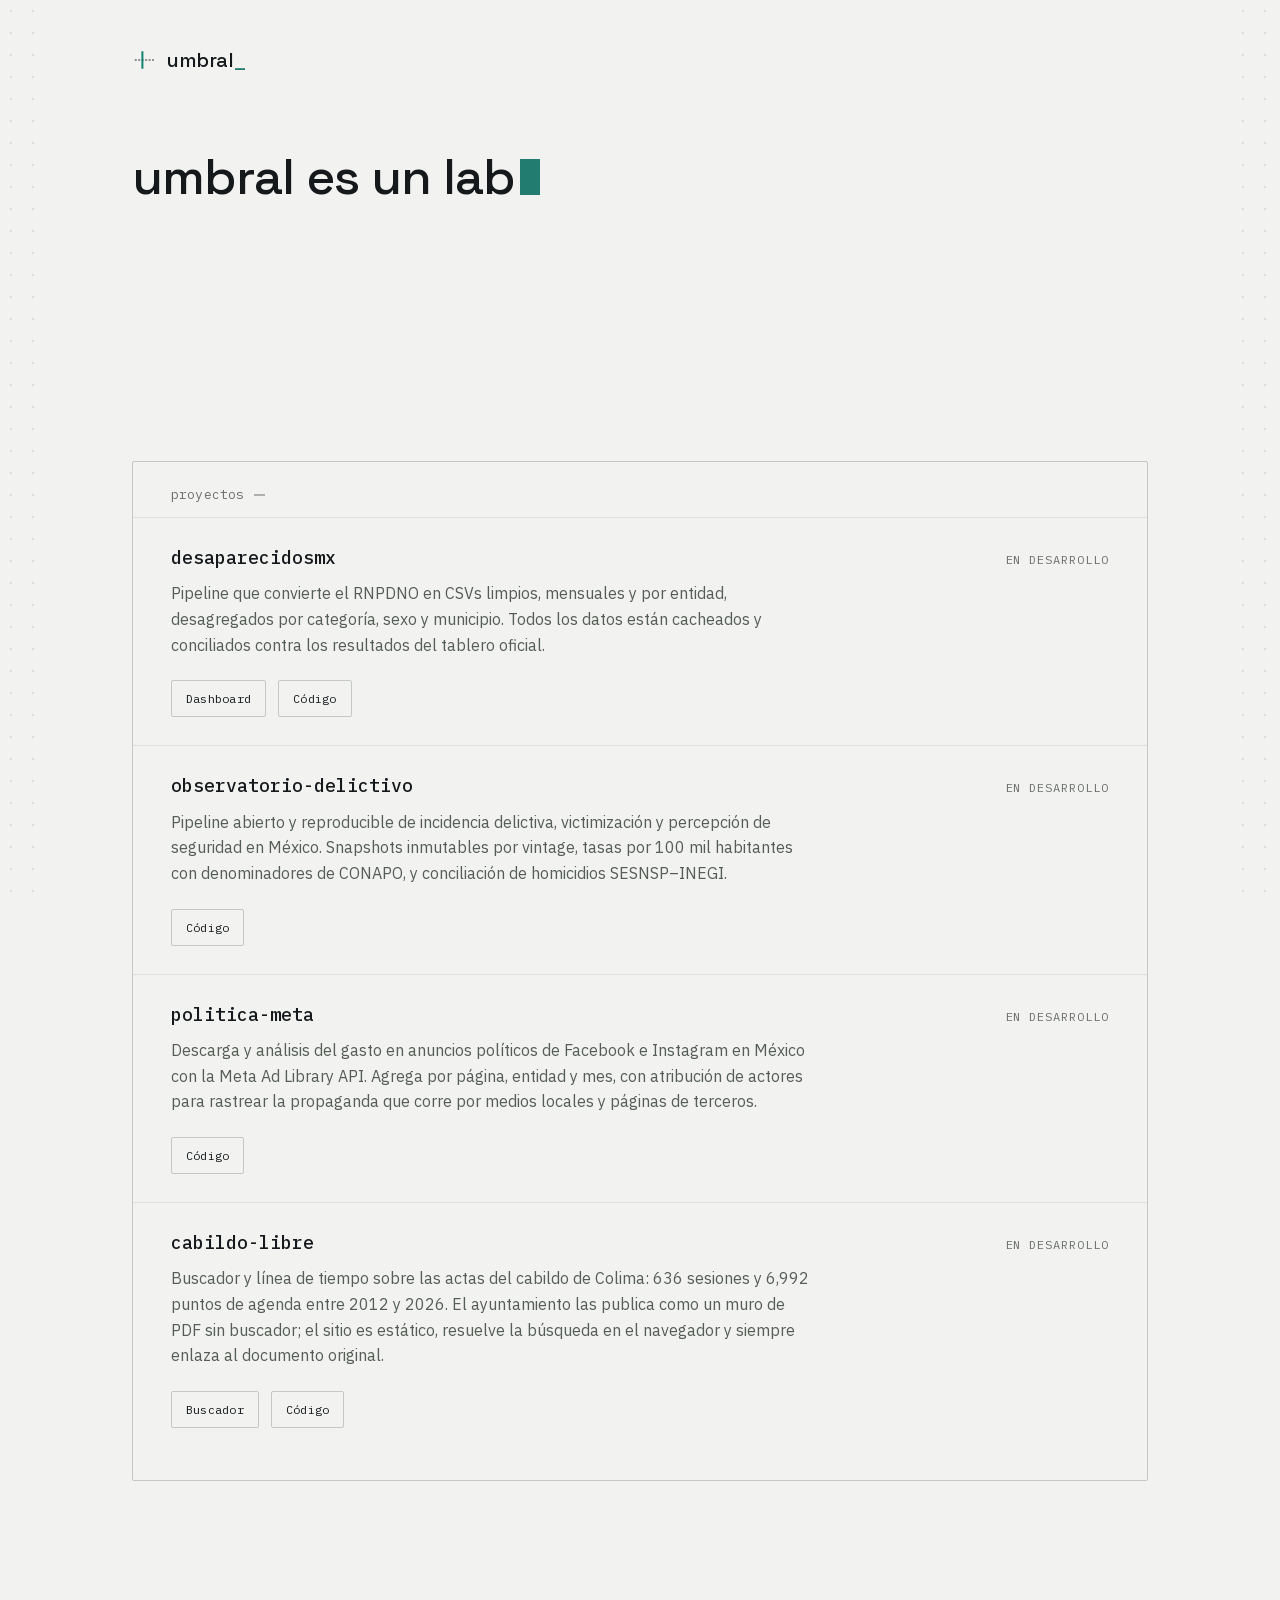
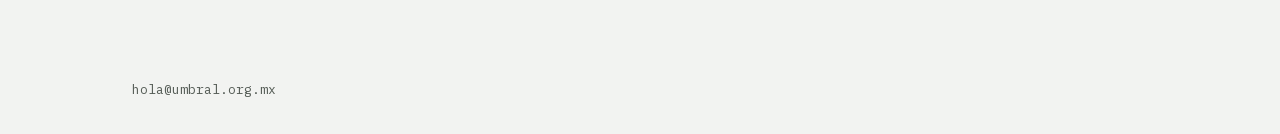
==== commit fc7e71a2: "drop the header; move the wordmark into the content column the sticky header band never lined up wit" ====
--- a/index.html
+++ b/index.html
@@ -13,18 +13,14 @@
 </head>
 <body>
 
-<header class="site-header">
-  <div class="header-bar">
-    <a class="brand" href="/" aria-label="umbral_ — inicio">
-      <img src="/assets/umbral-isotype-light.svg" alt="" width="26" height="26">
-      <span class="wordmark">umbral<span class="u">_</span></span>
-    </a>
-  </div>
-</header>
-
 <div class="sheet">
 
 <main>
+
+  <a class="brand" href="/" aria-label="umbral_ — inicio">
+    <img src="/assets/umbral-isotype-light.svg" alt="" width="24" height="24">
+    <span class="wordmark">umbral<span class="u">_</span></span>
+  </a>
 
   <section class="intro">
     <h1 class="intro-headline" aria-label="umbral es un laboratorio de tecnología cívica y datos abiertos">
--- a/assets/home.css
+++ b/assets/home.css
@@ -3,7 +3,6 @@
 *, *::before, *::after { box-sizing: border-box; }
 
 :root {
-  --u-header-h: 64px;
   --u-edge: 32px;
 }
 
@@ -47,7 +46,7 @@
 }
 
 /* Hoja central: sostiene el contenido sobre fondo base y recorta la
-   rejilla al centro. El header va aparte, a ancho completo. */
+   rejilla al centro. */
 .sheet {
   position: relative;
   z-index: 1;
@@ -60,45 +59,6 @@
   background: var(--u-base);
 }
 
-/* ── Header: marca a la derecha, sin navegación, sin regla.
-   La banda entera (fondo incluido) tiene el ancho del contenido y va
-   centrada, igual que <main>. La rejilla asoma a los lados. ── */
-
-.site-header {
-  position: sticky;
-  top: 0;
-  z-index: 100;
-  align-self: center;
-  width: 100%;
-  max-width: 1080px;
-  background: var(--u-base);
-}
-.header-bar {
-  display: flex;
-  align-items: center;
-  justify-content: flex-end;
-  min-height: var(--u-header-h);
-  padding: 0 var(--u-edge);
-}
-.brand {
-  display: flex;
-  align-items: center;
-  gap: 12px;
-}
-.brand img {
-  display: block;
-  height: 26px;
-  width: auto;
-}
-.wordmark {
-  font-family: var(--u-font-display);
-  font-weight: var(--u-weight-display);
-  letter-spacing: var(--u-tracking-display);
-  font-size: 21px;
-  color: var(--u-ink);
-}
-.wordmark .u { color: var(--u-signal-text); }
-
 /* ── Contenido ── */
 
 main {
@@ -109,8 +69,30 @@
   padding: 0 var(--u-edge);
 }
 
+/* Marca: sin header ni barra. Va al principio del contenido, alineada
+   con el titular y el resto de la columna. */
+.brand {
+  display: inline-flex;
+  align-items: center;
+  gap: 11px;
+  margin: clamp(28px, 5vh, 44px) 0 clamp(40px, 8vh, 76px);
+}
+.brand img {
+  display: block;
+  height: 24px;
+  width: auto;
+}
+.wordmark {
+  font-family: var(--u-font-display);
+  font-weight: var(--u-weight-display);
+  letter-spacing: var(--u-tracking-display);
+  font-size: 20px;
+  color: var(--u-ink);
+}
+.wordmark .u { color: var(--u-signal-text); }
+
 .intro {
-  padding: clamp(72px, 14vh, 156px) 0 clamp(48px, 9vh, 104px);
+  padding: 0 0 clamp(48px, 9vh, 104px);
 }
 
 /* ── Titular con efecto de tecleo ──────────────────────
@@ -151,12 +133,12 @@
   margin-left: 0.1em;
   transform: translateY(0.02em);
   background: var(--u-signal-text);
-  animation: tw-blink 1.05s steps(1, end) infinite;
+  animation: tw-blink 1.05s step-end infinite;
 }
 .intro-headline.is-typing .tw-caret { animation: none; opacity: 1; }
 @keyframes tw-blink {
-  0%, 50% { opacity: 1; }
-  50.01%, 100% { opacity: 0; }
+  0%, 100% { opacity: 1; }
+  50% { opacity: 0; }
 }
 
 /* ── Sección de proyectos ──────────────────────────────
@@ -175,7 +157,7 @@
 /* Encabezado-botón que pliega la lista. */
 .proyectos-titulo {
   margin: 0 0 clamp(8px, 1.4vw, 14px);
-  font-size: 12px;
+  font-size: 13px;
   line-height: 1.2;
 }
 .proyectos-toggle {
@@ -188,9 +170,8 @@
   cursor: pointer;
   font-family: var(--u-font-mono);
   font-weight: var(--u-weight-mono);
-  font-size: 12px;
-  text-transform: uppercase;
-  letter-spacing: 0.1em;
+  font-size: 13px;
+  letter-spacing: 0.01em;
   color: var(--u-caption);
   transition: color .18s ease;
 }
@@ -330,10 +311,11 @@
   .proyectos-lista-inner,
   .btn { transition: none; }
 
+  /* El tecleo se desactiva, pero el cursor sigue parpadeando: es un
+     cursor de texto, no un adorno en movimiento. */
   .tw-char { animation: none; color: var(--u-ink); }
-  .tw-caret { animation: none; opacity: 1; }
 }
 
 @media (max-width: 720px) {
-  :root { --u-header-h: 56px; --u-edge: 20px; }
-}
+  :root { --u-edge: 20px; }
+}
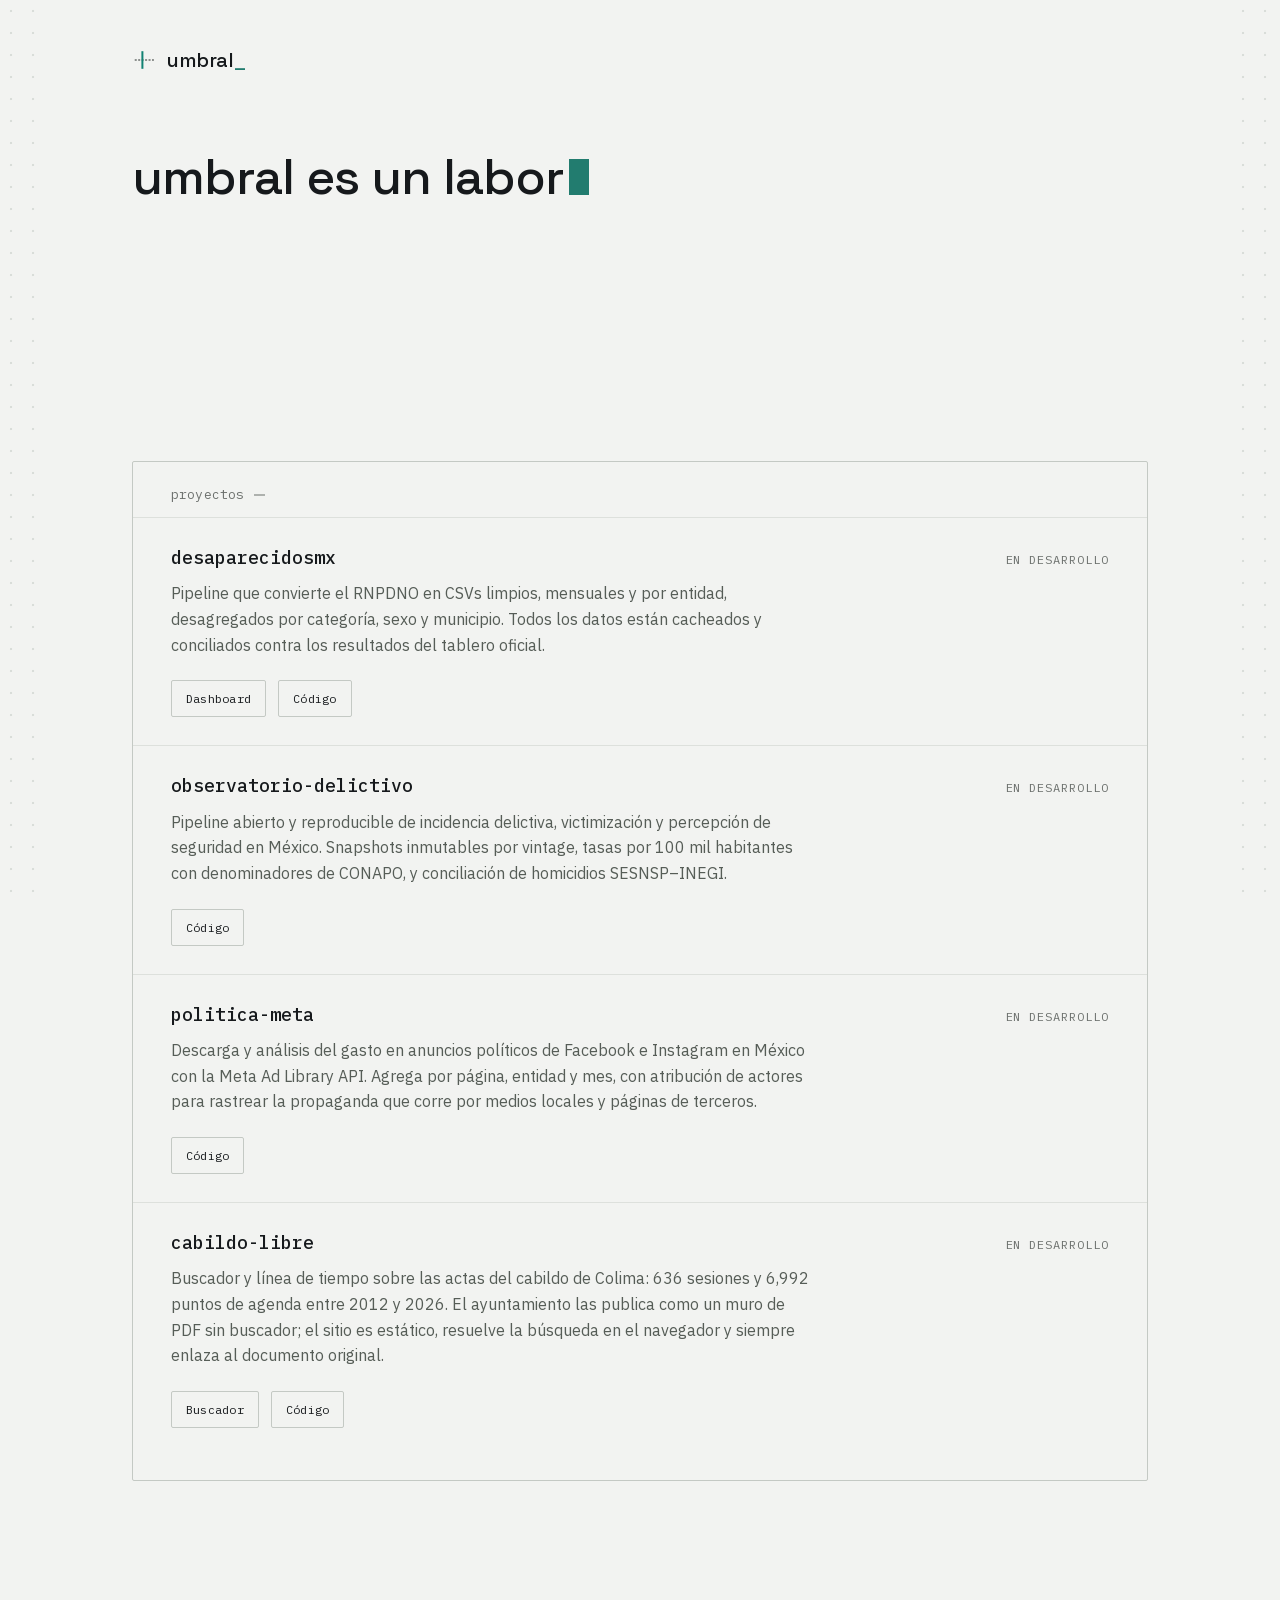
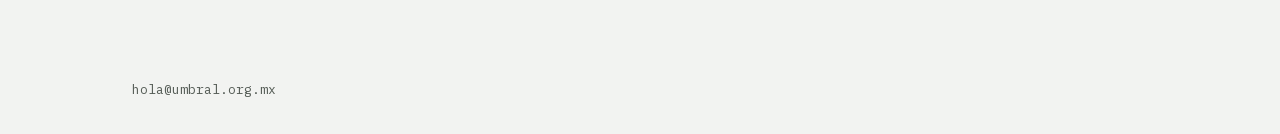
==== commit 65cddee3: "headline: "análisis de datos" instead of "datos abiertos" Co-Authored-By: Claude Sonnet 5 <noreply@a" ====
--- a/index.html
+++ b/index.html
@@ -23,9 +23,9 @@
   </a>
 
   <section class="intro">
-    <h1 class="intro-headline" aria-label="umbral es un laboratorio de tecnología cívica y datos abiertos">
-      <span class="tw-sizer" aria-hidden="true">umbral es un laboratorio de tecnología cívica y datos abiertos</span>
-      <span class="tw" aria-hidden="true">umbral es un laboratorio de tecnología cívica y datos abiertos</span>
+    <h1 class="intro-headline" aria-label="umbral es un laboratorio de tecnología cívica y análisis de datos">
+      <span class="tw-sizer" aria-hidden="true">umbral es un laboratorio de tecnología cívica y análisis de datos</span>
+      <span class="tw" aria-hidden="true">umbral es un laboratorio de tecnología cívica y análisis de datos</span>
     </h1>
   </section>
 
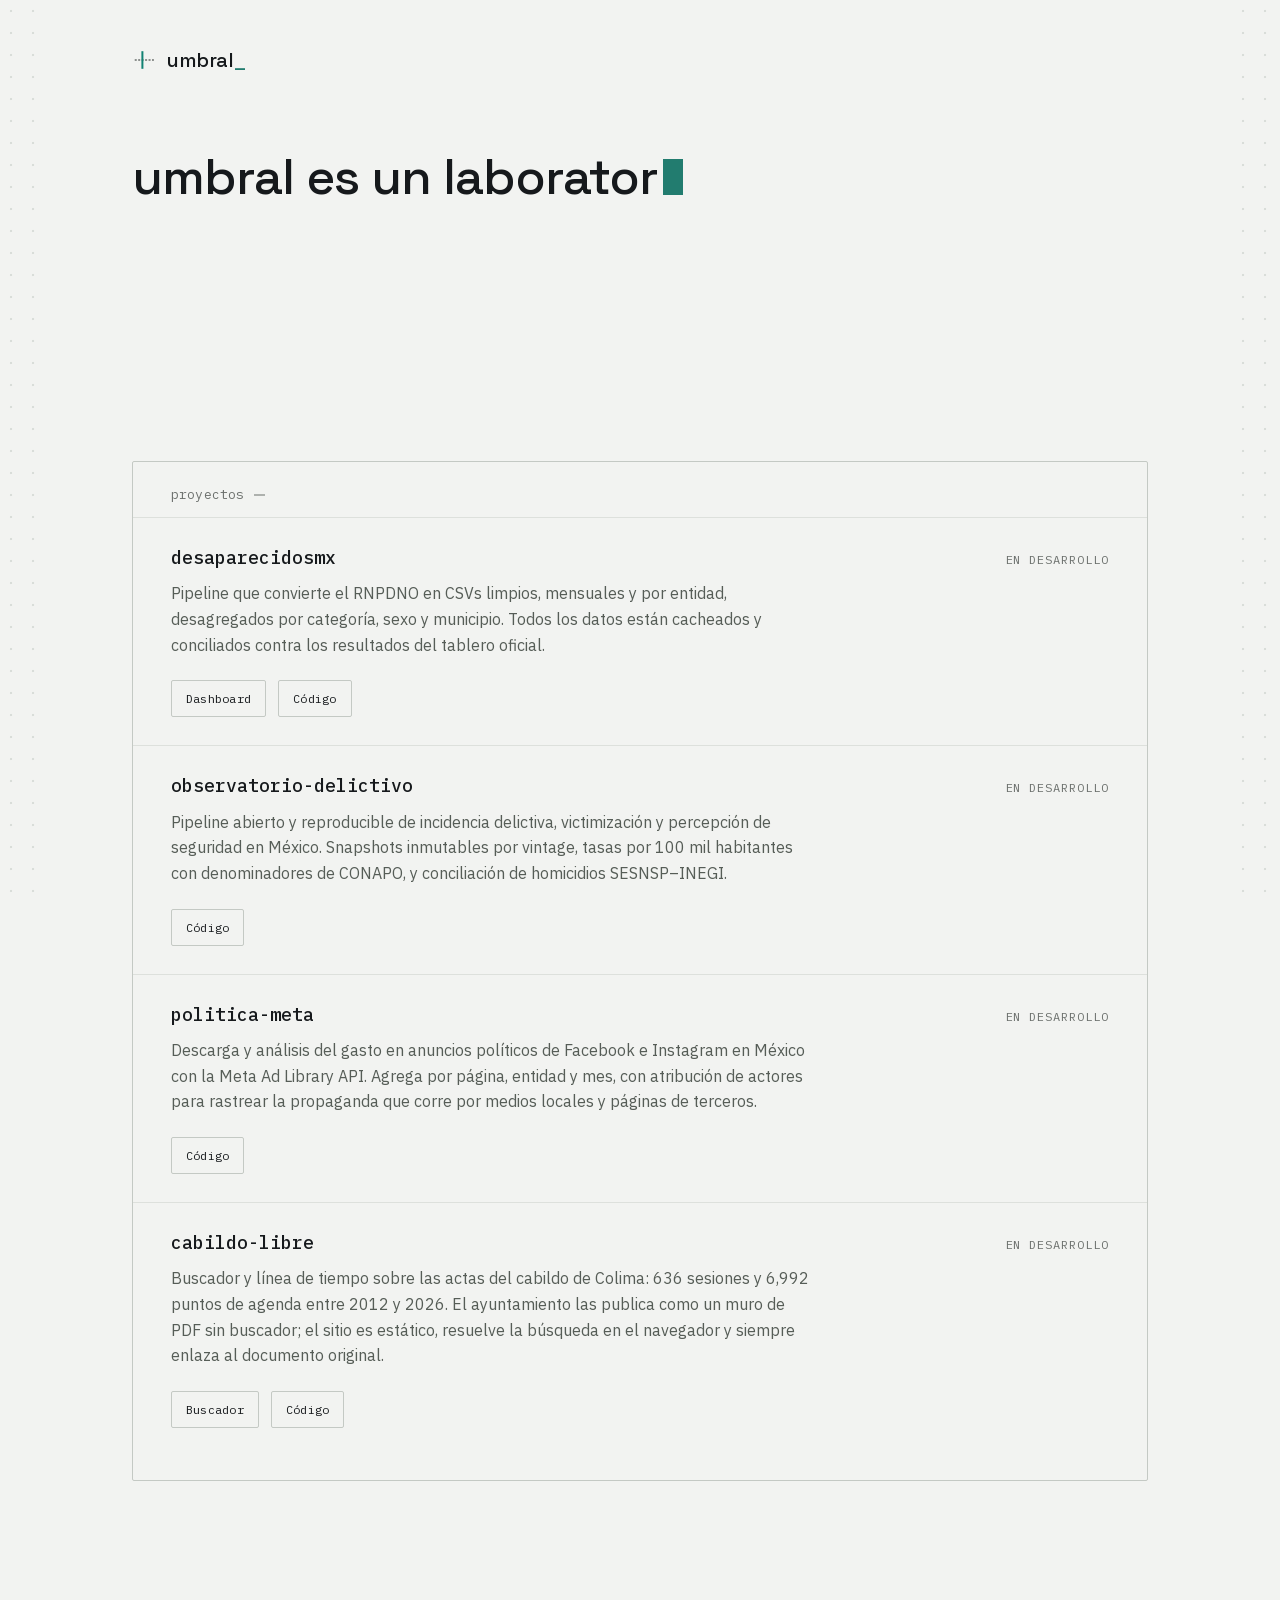
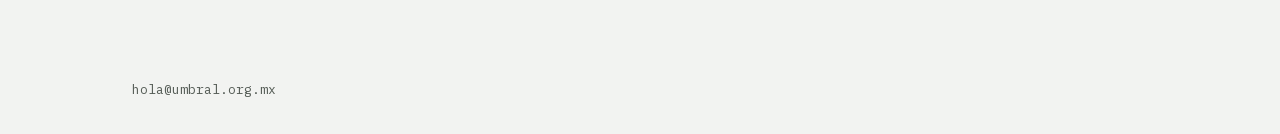
==== commit b619cf4c: "desaparecidosmx: apunta al tablero nuevo y al repositorio movido El tablero dejó de ser una app de S" ====
--- a/index.html
+++ b/index.html
@@ -48,8 +48,8 @@
       </div>
       <p class="desc">Pipeline que convierte el RNPDNO en CSVs limpios, mensuales y por entidad, desagregados por categoría, sexo y municipio. Todos los datos están cacheados y conciliados contra los resultados del tablero oficial.</p>
       <div class="links">
-        <a class="btn" href="https://desaparecidosmx.streamlit.app/">Dashboard</a>
-        <a class="btn" href="https://github.com/jballesterosc/desaparecidosmx">Código</a>
+        <a class="btn" href="https://umbral.org.mx/desaparecidosmx/">Dashboard</a>
+        <a class="btn" href="https://github.com/umbralmx/desaparecidosmx">Código</a>
       </div>
     </li>
 
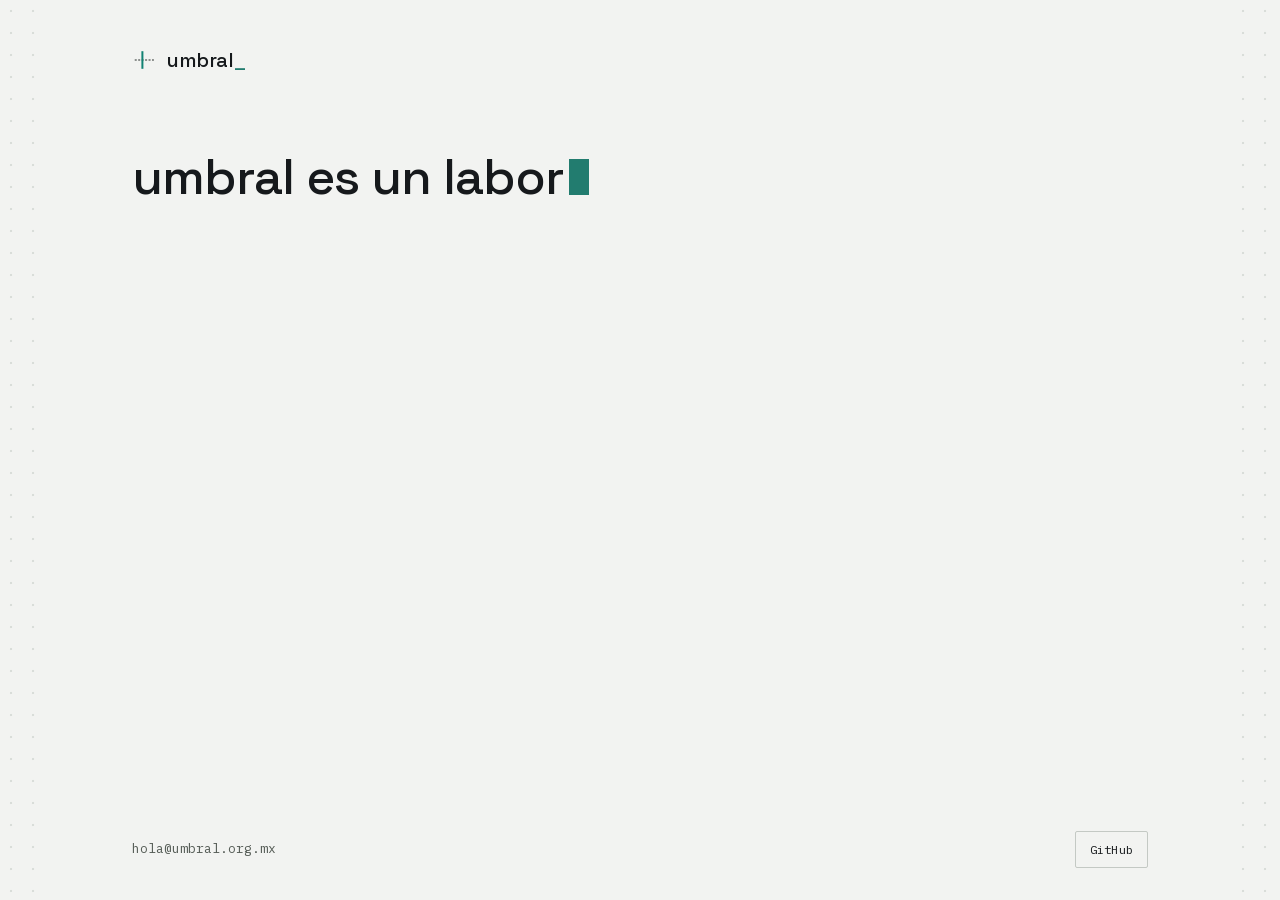
==== commit 52ea03f2: "hide proyectos section; add GitHub button to footer Co-Authored-By: Claude Opus 5.5 <noreply@anthrop" ====
--- a/index.html
+++ b/index.html
@@ -29,7 +29,7 @@
     </h1>
   </section>
 
-  <section class="proyectos-seccion" aria-labelledby="proyectos-titulo">
+  <section class="proyectos-seccion" aria-labelledby="proyectos-titulo" hidden>
   <h2 class="proyectos-titulo" id="proyectos-titulo">
     <button class="proyectos-toggle" aria-expanded="true" aria-controls="proyectos-lista">
       proyectos
@@ -97,6 +97,7 @@
 <footer class="site-footer">
   <div class="wrap">
     <a href="mailto:hola@umbral.org.mx">hola@umbral.org.mx</a>
+    <a class="btn" href="https://github.com/umbralmx">GitHub</a>
   </div>
 </footer>
 
--- a/assets/home.css
+++ b/assets/home.css
@@ -293,13 +293,17 @@
   max-width: 1080px;
   margin: 0 auto;
   padding: 32px var(--u-edge);
-}
-.site-footer a {
+  display: flex;
+  align-items: center;
+  justify-content: space-between;
+  gap: 16px;
+}
+.site-footer a:not(.btn) {
   font-family: var(--u-font-mono);
   font-size: 13px;
   color: var(--u-muted);
 }
-.site-footer a:hover { color: var(--u-ink); }
+.site-footer a:not(.btn):hover { color: var(--u-ink); }
 
 /* ── Preferencias / responsive ── */
 
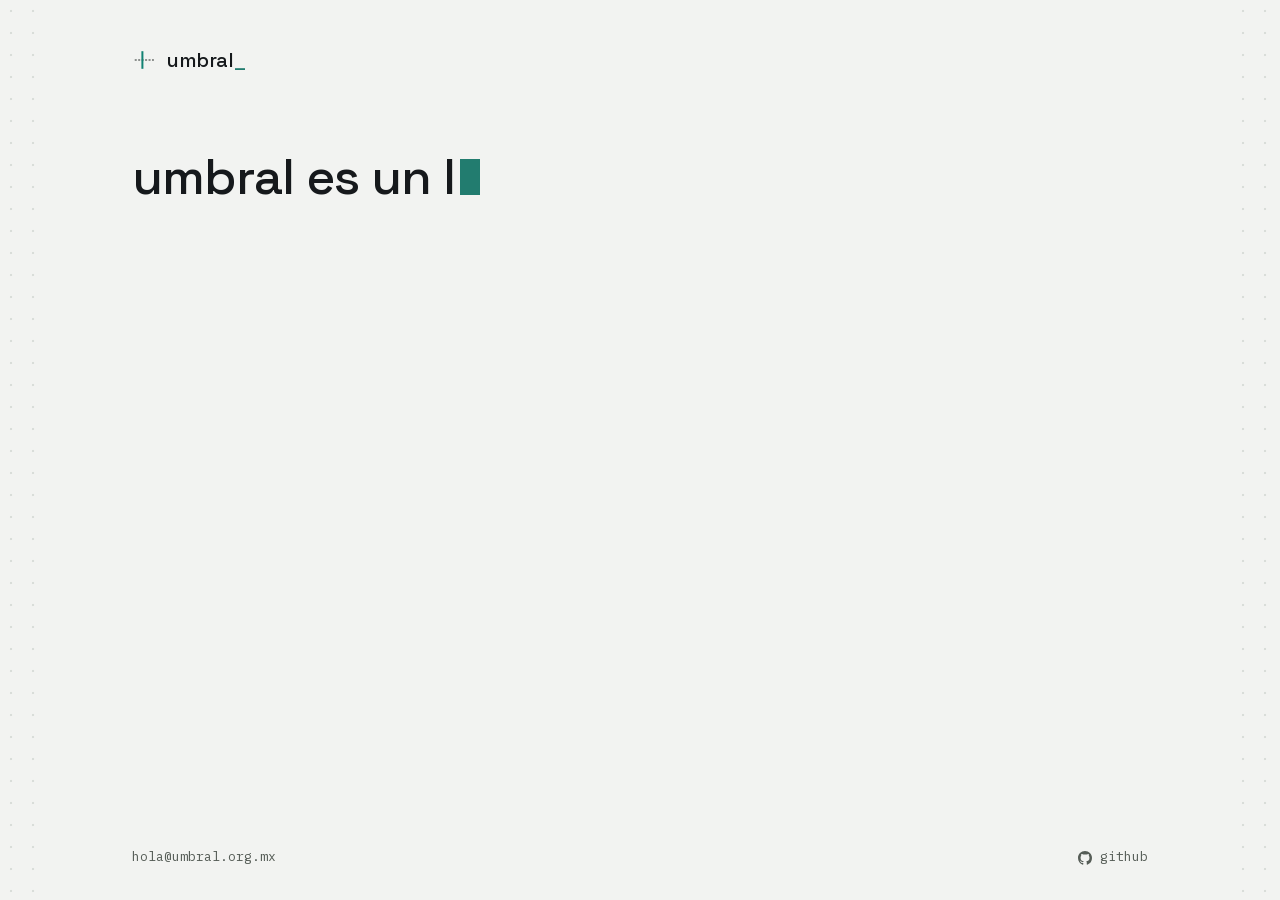
==== commit b82853c4: "footer: GitHub link with icon, right-aligned; cache-bust home.css Co-Authored-By: Claude Opus 5.5 <n" ====
--- a/index.html
+++ b/index.html
@@ -8,7 +8,7 @@
   <link rel="icon" type="image/svg+xml" href="/assets/umbral-isotype-light.svg">
   <link rel="stylesheet" href="/assets/fonts/fonts.css">
   <link rel="stylesheet" href="/assets/tokens.css">
-  <link rel="stylesheet" href="/assets/home.css">
+  <link rel="stylesheet" href="/assets/home.css?v=2">
   <script>document.documentElement.className += ' js';</script>
 </head>
 <body>
@@ -97,7 +97,10 @@
 <footer class="site-footer">
   <div class="wrap">
     <a href="mailto:hola@umbral.org.mx">hola@umbral.org.mx</a>
-    <a class="btn" href="https://github.com/umbralmx">GitHub</a>
+    <a class="gh" href="https://github.com/umbralmx" aria-label="umbral_ en GitHub">
+      <svg viewBox="0 0 16 16" width="14" height="14" aria-hidden="true" focusable="false"><path fill="currentColor" d="M8 0C3.58 0 0 3.58 0 8c0 3.54 2.29 6.53 5.47 7.59.4.07.55-.17.55-.38 0-.19-.01-.82-.01-1.49-2.01.37-2.53-.49-2.69-.94-.09-.23-.48-.94-.82-1.13-.28-.15-.68-.52-.01-.53.63-.01 1.08.58 1.23.82.72 1.21 1.87.87 2.33.66.07-.52.28-.87.51-1.07-1.78-.2-3.64-.89-3.64-3.95 0-.87.31-1.59.82-2.15-.08-.2-.36-1.02.08-2.12 0 0 .67-.21 2.2.82.64-.18 1.32-.27 2-.27.68 0 1.36.09 2 .27 1.53-1.04 2.2-.82 2.2-.82.44 1.1.16 1.92.08 2.12.51.56.82 1.27.82 2.15 0 3.07-1.87 3.75-3.65 3.95.29.25.54.73.54 1.48 0 1.07-.01 1.93-.01 2.2 0 .21.15.46.55.38A8.013 8.013 0 0016 8c0-4.42-3.58-8-8-8z"/></svg>
+      github
+    </a>
   </div>
 </footer>
 
--- a/assets/home.css
+++ b/assets/home.css
@@ -298,12 +298,22 @@
   justify-content: space-between;
   gap: 16px;
 }
-.site-footer a:not(.btn) {
+.site-footer a {
   font-family: var(--u-font-mono);
   font-size: 13px;
   color: var(--u-muted);
-}
-.site-footer a:not(.btn):hover { color: var(--u-ink); }
+  transition: color .18s ease;
+}
+.site-footer a:hover { color: var(--u-ink); }
+
+/* Enlace a GitHub: mismo texto mono que el correo, con la marca de
+   GitHub en currentColor. Sin recuadro, para que el pie quede plano. */
+.site-footer .gh {
+  display: inline-flex;
+  align-items: center;
+  gap: 8px;
+}
+.site-footer .gh svg { flex: none; }
 
 /* ── Preferencias / responsive ── */
 
@@ -313,7 +323,8 @@
   .proyectos-mas::after,
   .proyectos-lista,
   .proyectos-lista-inner,
-  .btn { transition: none; }
+  .btn,
+  .site-footer a { transition: none; }
 
   /* El tecleo se desactiva, pero el cursor sigue parpadeando: es un
      cursor de texto, no un adorno en movimiento. */
